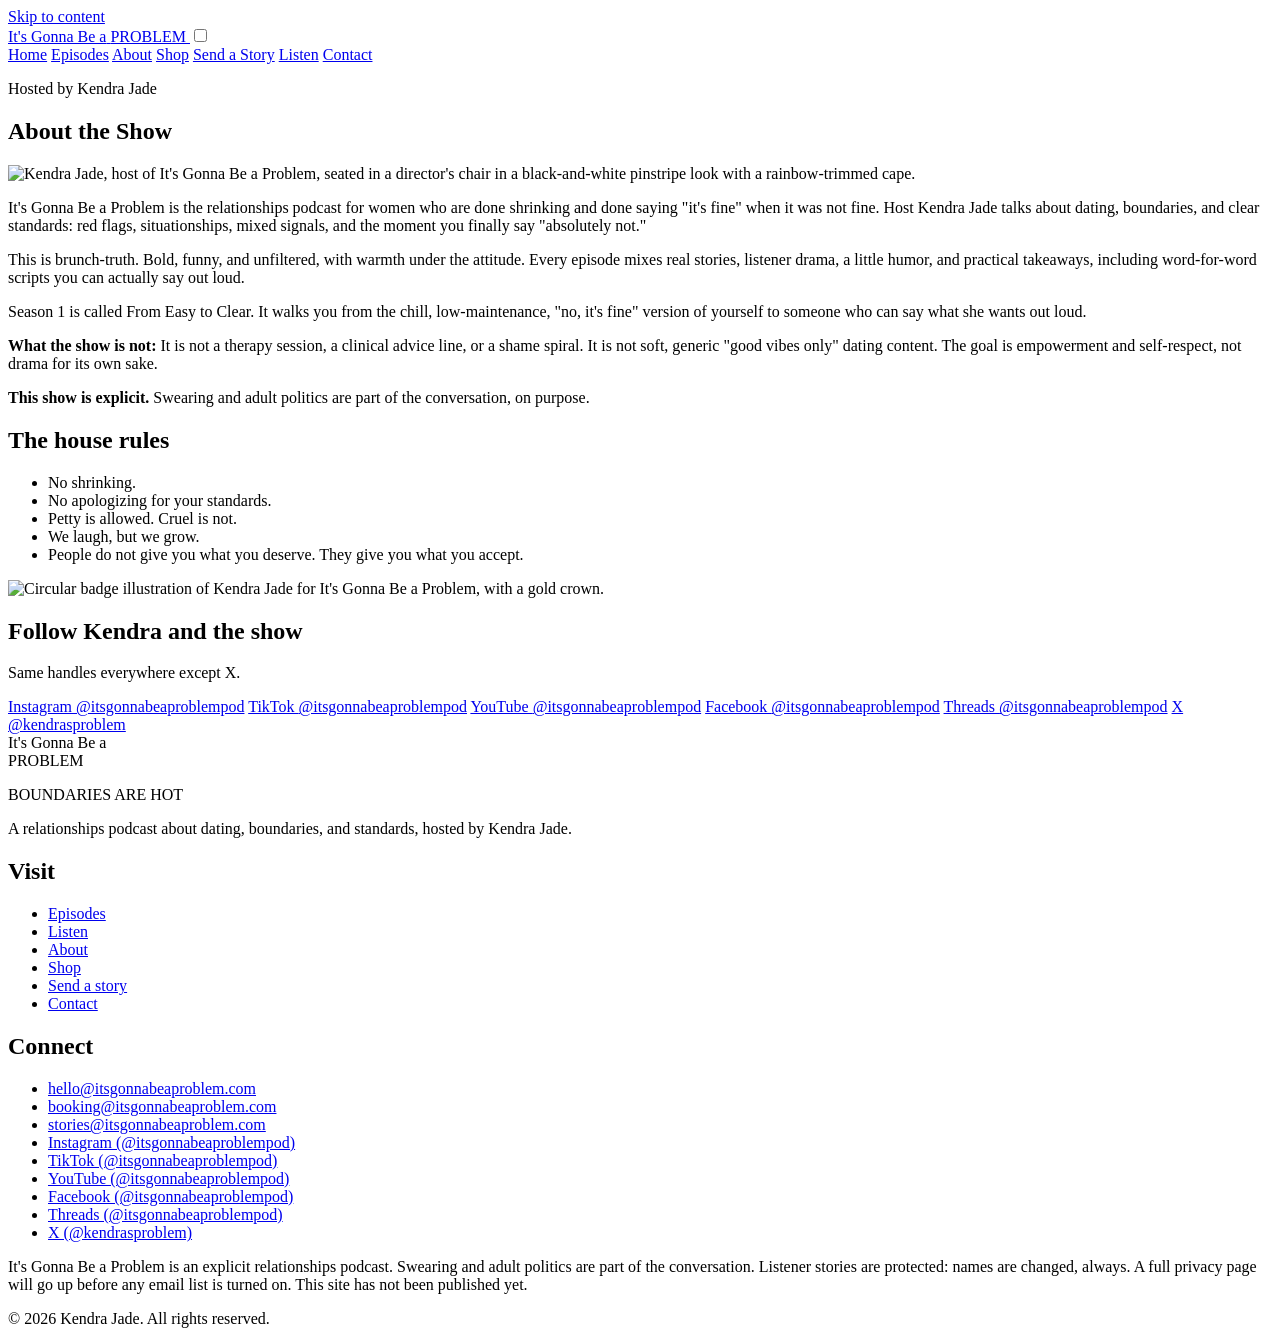
==== about/index.html @ cf0f2875 "Add files via upload" ====
<!DOCTYPE html>
<html lang="en">
<head>
  <meta charset="utf-8" />
  <meta name="viewport" content="width=device-width, initial-scale=1" />
  <title>About Kendra Jade and the Show | IGBAP</title>
  <meta name="description" content="Meet Kendra Jade, host of It's Gonna Be a Problem, a relationships podcast for women done shrinking. Dating, boundaries, and clear standards." />
  <link rel="canonical" href="https://itsgonnabeaproblem.com/about/" />
  <meta name="theme-color" content="#0b0712" />
  <meta name="robots" content="index,follow" />
  <meta property="og:type" content="website" />
  <meta property="og:site_name" content="It's Gonna Be a Problem" />
  <meta property="og:title" content="About Kendra Jade and the Show | IGBAP" />
  <meta property="og:description" content="Meet Kendra Jade, host of It's Gonna Be a Problem, a relationships podcast for women done shrinking. Dating, boundaries, and clear standards." />
  <meta property="og:url" content="https://itsgonnabeaproblem.com/about/" />
  <meta property="og:image" content="https://itsgonnabeaproblem.com/images/og-image.jpg" />
  <meta property="og:image:width" content="1200" />
  <meta property="og:image:height" content="630" />
  <meta property="og:image:alt" content="Square cover art for the relationships podcast It's Gonna Be a Problem, with the tagline Boundaries Are Hot." />
  <meta name="twitter:card" content="summary_large_image" />
  <meta name="twitter:title" content="About Kendra Jade and the Show | IGBAP" />
  <meta name="twitter:description" content="Meet Kendra Jade, host of It's Gonna Be a Problem, a relationships podcast for women done shrinking. Dating, boundaries, and clear standards." />
  <meta name="twitter:image" content="https://itsgonnabeaproblem.com/images/og-image.jpg" />
  <meta name="twitter:site" content="@kendrasproblem" />
  <link rel="icon" href="/favicon.ico" sizes="any" />
  <link rel="icon" type="image/png" sizes="32x32" href="/images/favicon-32.png" />
  <link rel="icon" type="image/png" sizes="16x16" href="/images/favicon-16.png" />
  <link rel="apple-touch-icon" href="/images/apple-touch-icon.png" />
  <link rel="manifest" href="/site.webmanifest" />
  <link rel="stylesheet" href="/css/styles.css" />
  
  <script type="application/ld+json">
{
  "@context": "https://schema.org",
  "@type": "Person",
  "name": "Kendra Jade",
  "jobTitle": "Podcast host",
  "worksFor": {
    "@type": "PodcastSeries",
    "name": "It's Gonna Be a Problem",
    "url": "https://itsgonnabeaproblem.com/"
  },
  "url": "https://itsgonnabeaproblem.com/about/",
  "sameAs": [
    "https://www.instagram.com/itsgonnabeaproblempod/",
    "https://www.tiktok.com/@itsgonnabeaproblempod",
    "https://www.youtube.com/@itsgonnabeaproblempod",
    "https://www.facebook.com/itsgonnabeaproblempod",
    "https://www.threads.net/@itsgonnabeaproblempod",
    "https://x.com/kendrasproblem"
  ]
}
</script>
</head>
<body>
<a class="skip-link" href="#main">Skip to content</a>
<header class="site-header">
  <div class="header-inner wrap">
    <a class="logo" href="/" aria-label="It's Gonna Be a Problem, home">
      <span class="logo-script">It's Gonna Be a</span>
      <span class="logo-problem">PROBLEM</span>
    </a>
    <input type="checkbox" id="nav-toggle" class="nav-toggle" />
    <label class="nav-toggle-btn" for="nav-toggle" aria-label="Open menu">
      <span></span><span></span><span></span>
    </label>
    <nav class="site-nav" aria-label="Main">
          <a href="/">Home</a>
          <a href="/episodes/">Episodes</a>
          <a href="/about/" aria-current="page">About</a>
          <a href="/shop/">Shop</a>
          <a href="/stories/">Send a Story</a>
          <a href="/listen/" class="nav-cta">Listen</a>
          <a href="/contact/">Contact</a>
    </nav>
  </div>
</header>
<main id="main">

<section class="page-hero">
  <div class="wrap">
    <p class="kicker">Hosted by Kendra Jade</p>
    <h1>About <span>the Show</span></h1>
  </div>
</section>
<section class="section" style="padding-top:0;">
  <div class="wrap split">
    <div class="photo-frame">
      <picture>
        <source type="image/webp"
          srcset="/images/promo-seated-chair-800.webp 800w, /images/promo-seated-chair-1400.webp 1400w"
          sizes="(max-width: 860px) 90vw, 440px" />
        <img
          src="/images/promo-seated-chair-800.jpg"
          srcset="/images/promo-seated-chair-800.jpg 800w, /images/promo-seated-chair-1400.jpg 1400w"
          sizes="(max-width: 860px) 90vw, 440px"
          width="800" height="999"
          alt="Kendra Jade, host of It's Gonna Be a Problem, seated in a director's chair in a black-and-white pinstripe look with a rainbow-trimmed cape." />
      </picture>
    </div>
    <div>
      <p>It's Gonna Be a Problem is the relationships podcast for women who are done shrinking and done saying "it's fine" when it was not fine. Host Kendra Jade talks about dating, boundaries, and clear standards: red flags, situationships, mixed signals, and the moment you finally say "absolutely not."</p>
      <p>This is brunch-truth. Bold, funny, and unfiltered, with warmth under the attitude. Every episode mixes real stories, listener drama, a little humor, and practical takeaways, including word-for-word scripts you can actually say out loud.</p>
      <p>Season 1 is called From Easy to Clear. It walks you from the chill, low-maintenance, "no, it's fine" version of yourself to someone who can say what she wants out loud.</p>
      <p><strong>What the show is not:</strong> It is not a therapy session, a clinical advice line, or a shame spiral. It is not soft, generic "good vibes only" dating content. The goal is empowerment and self-respect, not drama for its own sake.</p>
      <div class="rating-note">
        <p><strong>This show is explicit.</strong> Swearing and adult politics are part of the conversation, on purpose.</p>
      </div>
    </div>
  </div>
</section>
<section class="section section--alt">
  <div class="wrap split">
    <div>
      <h2 class="section-title">The house rules</h2>
      <ul class="rules">
        <li>No shrinking.</li>
        <li>No apologizing for your standards.</li>
        <li>Petty is allowed. Cruel is not.</li>
        <li>We laugh, but we grow.</li>
        <li>People do not give you what you deserve. They give you what you accept.</li>
      </ul>
    </div>
    <div class="badge-wrap">
      <picture>
        <source type="image/webp"
          srcset="/images/badge-queen-kendra-500.webp 500w, /images/badge-queen-kendra-1000.webp 1000w"
          sizes="(max-width: 860px) 70vw, 320px" />
        <img
          src="/images/badge-queen-kendra-500.jpg"
          width="500" height="624"
          alt="Circular badge illustration of Kendra Jade for It's Gonna Be a Problem, with a gold crown." />
      </picture>
    </div>
  </div>
</section>
<section class="section">
  <div class="wrap">
    <h2 class="section-title">Follow Kendra and the show</h2>
    <p class="section-intro">Same handles everywhere except X.</p>
    <div class="social-row"><a href="https://www.instagram.com/itsgonnabeaproblempod/" rel="noopener">Instagram <span class="muted">@itsgonnabeaproblempod</span></a>
<a href="https://www.tiktok.com/@itsgonnabeaproblempod" rel="noopener">TikTok <span class="muted">@itsgonnabeaproblempod</span></a>
<a href="https://www.youtube.com/@itsgonnabeaproblempod" rel="noopener">YouTube <span class="muted">@itsgonnabeaproblempod</span></a>
<a href="https://www.facebook.com/itsgonnabeaproblempod" rel="noopener">Facebook <span class="muted">@itsgonnabeaproblempod</span></a>
<a href="https://www.threads.net/@itsgonnabeaproblempod" rel="noopener">Threads <span class="muted">@itsgonnabeaproblempod</span></a>
<a href="https://x.com/kendrasproblem" rel="noopener">X <span class="muted">@kendrasproblem</span></a></div>
  </div>
</section>

</main>
<footer class="site-footer">
  <div class="wrap footer-grid">
    <div class="footer-brand">
      <div class="logo-script">It's Gonna Be a</div>
      <div class="logo-problem">PROBLEM</div>
      <p class="footer-tag">BOUNDARIES ARE HOT</p>
      <p>A relationships podcast about dating, boundaries, and standards, hosted by Kendra Jade.</p>
    </div>
    <div>
      <h2>Visit</h2>
      <ul>
        <li><a href="/episodes/">Episodes</a></li>
        <li><a href="/listen/">Listen</a></li>
        <li><a href="/about/">About</a></li>
        <li><a href="/shop/">Shop</a></li>
        <li><a href="/stories/">Send a story</a></li>
        <li><a href="/contact/">Contact</a></li>
      </ul>
    </div>
    <div>
      <h2>Connect</h2>
      <ul>
        <li><a href="mailto:hello@itsgonnabeaproblem.com">hello@itsgonnabeaproblem.com</a></li>
        <li><a href="mailto:booking@itsgonnabeaproblem.com">booking@itsgonnabeaproblem.com</a></li>
        <li><a href="mailto:stories@itsgonnabeaproblem.com">stories@itsgonnabeaproblem.com</a></li>
        <li><a href="https://www.instagram.com/itsgonnabeaproblempod/" rel="noopener">Instagram (@itsgonnabeaproblempod)</a></li>
<li><a href="https://www.tiktok.com/@itsgonnabeaproblempod" rel="noopener">TikTok (@itsgonnabeaproblempod)</a></li>
<li><a href="https://www.youtube.com/@itsgonnabeaproblempod" rel="noopener">YouTube (@itsgonnabeaproblempod)</a></li>
<li><a href="https://www.facebook.com/itsgonnabeaproblempod" rel="noopener">Facebook (@itsgonnabeaproblempod)</a></li>
<li><a href="https://www.threads.net/@itsgonnabeaproblempod" rel="noopener">Threads (@itsgonnabeaproblempod)</a></li>
<li><a href="https://x.com/kendrasproblem" rel="noopener">X (@kendrasproblem)</a></li>
      </ul>
    </div>
  </div>
  <div class="wrap legal">
    <p>It's Gonna Be a Problem is an explicit relationships podcast. Swearing and adult politics are part of the conversation. Listener stories are protected: names are changed, always. A full privacy page will go up before any email list is turned on. This site has not been published yet.</p>
    <p>&copy; 2026 Kendra Jade. All rights reserved.</p>
  </div>
</footer>
</body>
</html>
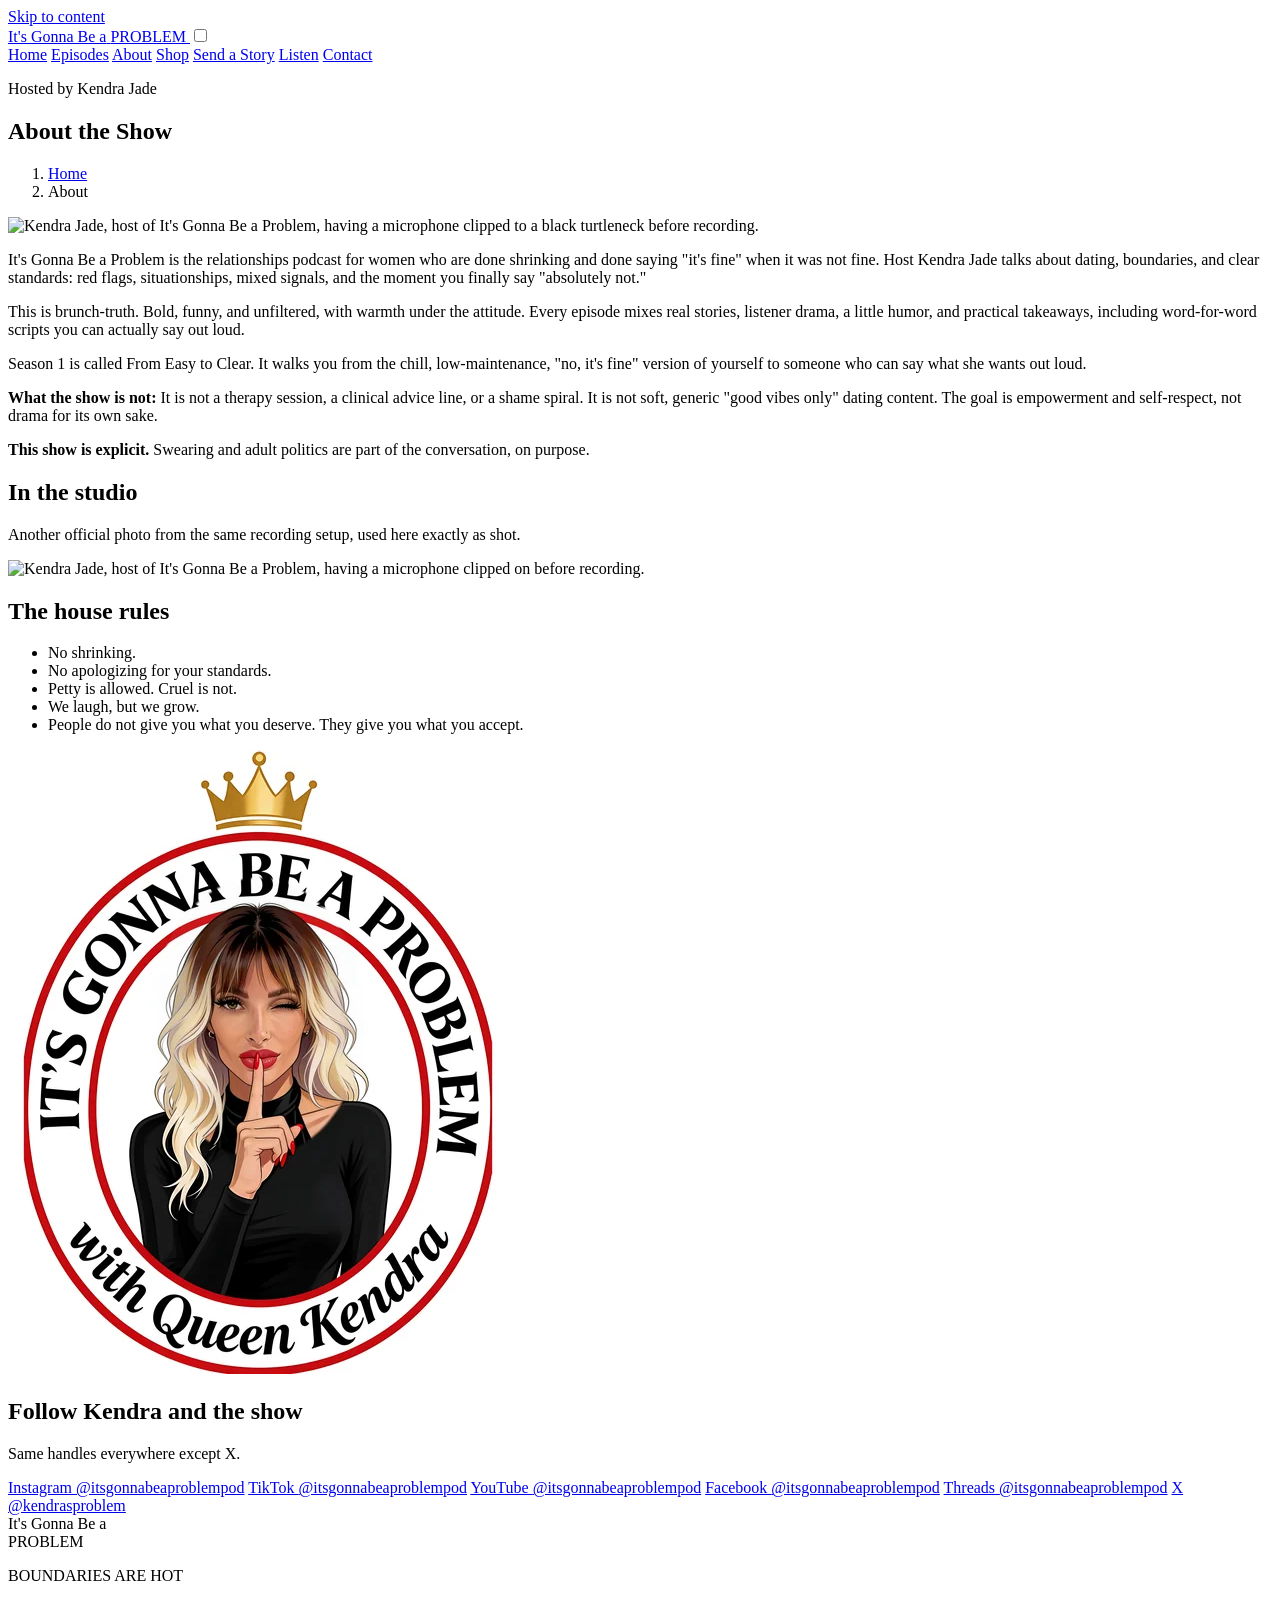
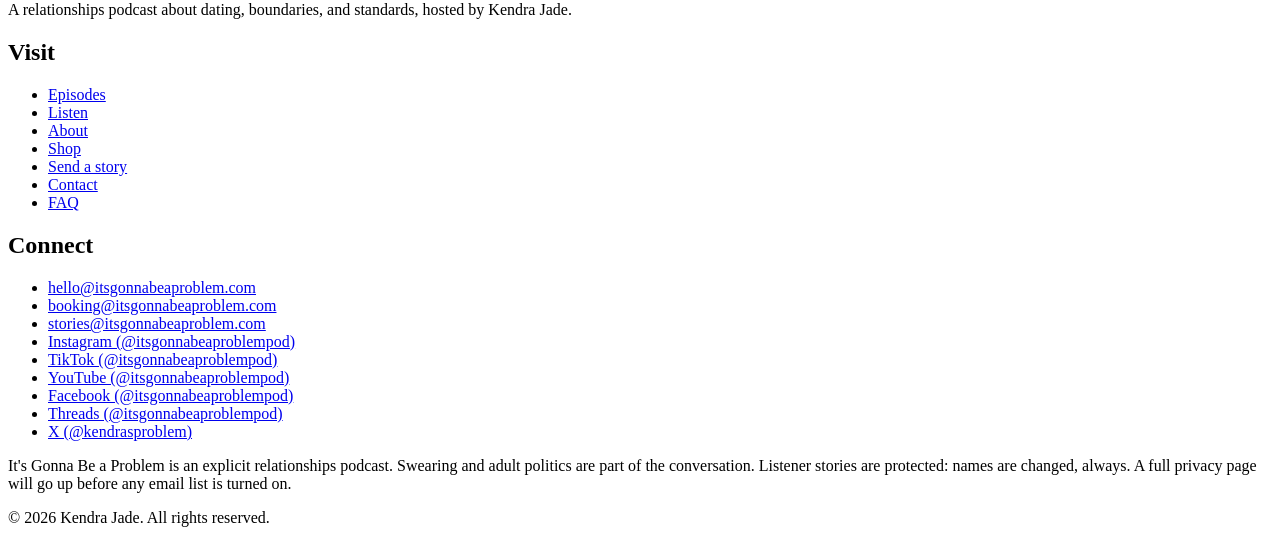
==== commit cf61cbe3: "SEO build-out, FAQ page, approved promo photos" ====
--- a/about/index.html
+++ b/about/index.html
@@ -7,8 +7,10 @@
   <meta name="description" content="Meet Kendra Jade, host of It's Gonna Be a Problem, a relationships podcast for women done shrinking. Dating, boundaries, and clear standards." />
   <link rel="canonical" href="https://itsgonnabeaproblem.com/about/" />
   <meta name="theme-color" content="#0b0712" />
+  <meta name="author" content="Kendra Jade" />
   <meta name="robots" content="index,follow" />
   <meta property="og:type" content="website" />
+  <meta property="og:locale" content="en_US" />
   <meta property="og:site_name" content="It's Gonna Be a Problem" />
   <meta property="og:title" content="About Kendra Jade and the Show | IGBAP" />
   <meta property="og:description" content="Meet Kendra Jade, host of It's Gonna Be a Problem, a relationships podcast for women done shrinking. Dating, boundaries, and clear standards." />
@@ -17,40 +19,105 @@
   <meta property="og:image:width" content="1200" />
   <meta property="og:image:height" content="630" />
   <meta property="og:image:alt" content="Square cover art for the relationships podcast It's Gonna Be a Problem, with the tagline Boundaries Are Hot." />
+  <meta property="og:image:type" content="image/jpeg" />
   <meta name="twitter:card" content="summary_large_image" />
   <meta name="twitter:title" content="About Kendra Jade and the Show | IGBAP" />
   <meta name="twitter:description" content="Meet Kendra Jade, host of It's Gonna Be a Problem, a relationships podcast for women done shrinking. Dating, boundaries, and clear standards." />
   <meta name="twitter:image" content="https://itsgonnabeaproblem.com/images/og-image.jpg" />
   <meta name="twitter:site" content="@kendrasproblem" />
+  <meta name="twitter:image:alt" content="Square cover art for the relationships podcast It's Gonna Be a Problem, with the tagline Boundaries Are Hot." />
   <link rel="icon" href="/favicon.ico" sizes="any" />
   <link rel="icon" type="image/png" sizes="32x32" href="/images/favicon-32.png" />
   <link rel="icon" type="image/png" sizes="16x16" href="/images/favicon-16.png" />
   <link rel="apple-touch-icon" href="/images/apple-touch-icon.png" />
   <link rel="manifest" href="/site.webmanifest" />
-  <link rel="stylesheet" href="/css/styles.css" />
+  <link rel="stylesheet" href="/css/styles.min.css" />
+  <link rel="preload" href="/fonts/yellowtail.woff2" as="font" type="font/woff2" crossorigin />
+  <link rel="preload" href="/fonts/anton.woff2" as="font" type="font/woff2" crossorigin />
+  <link rel="preload" href="/fonts/dm-sans.woff2" as="font" type="font/woff2" crossorigin />
+  <link rel="preload" href="/css/styles.min.css" as="style" />
   
   <script type="application/ld+json">
 {
   "@context": "https://schema.org",
-  "@type": "Person",
-  "name": "Kendra Jade",
-  "jobTitle": "Podcast host",
-  "worksFor": {
-    "@type": "PodcastSeries",
-    "name": "It's Gonna Be a Problem",
-    "url": "https://itsgonnabeaproblem.com/"
-  },
-  "url": "https://itsgonnabeaproblem.com/about/",
-  "sameAs": [
-    "https://www.instagram.com/itsgonnabeaproblempod/",
-    "https://www.tiktok.com/@itsgonnabeaproblempod",
-    "https://www.youtube.com/@itsgonnabeaproblempod",
-    "https://www.facebook.com/itsgonnabeaproblempod",
-    "https://www.threads.net/@itsgonnabeaproblempod",
-    "https://x.com/kendrasproblem"
+  "@graph": [
+    {
+      "@type": "WebSite",
+      "@id": "https://itsgonnabeaproblem.com/#website",
+      "url": "https://itsgonnabeaproblem.com/",
+      "name": "It's Gonna Be a Problem",
+      "alternateName": "IGBAP",
+      "description": "A relationships podcast about dating, boundaries, and standards, hosted by Kendra Jade.",
+      "inLanguage": "en",
+      "publisher": {
+        "@id": "https://itsgonnabeaproblem.com/#series"
+      }
+    },
+    {
+      "@type": "PodcastSeries",
+      "@id": "https://itsgonnabeaproblem.com/#series",
+      "name": "It's Gonna Be a Problem",
+      "alternateName": "IGBAP",
+      "description": "A relationships podcast about dating, boundaries, and standards, hosted by Kendra Jade.",
+      "url": "https://itsgonnabeaproblem.com/",
+      "inLanguage": "en",
+      "genre": [
+        "Relationships",
+        "Dating advice"
+      ],
+      "author": {
+        "@id": "https://itsgonnabeaproblem.com/#host"
+      },
+      "image": "https://itsgonnabeaproblem.com/images/igbap-cover-rain-check.jpg",
+      "isFamilyFriendly": false,
+      "sameAs": [
+        "https://www.instagram.com/itsgonnabeaproblempod/",
+        "https://www.tiktok.com/@itsgonnabeaproblempod",
+        "https://www.youtube.com/@itsgonnabeaproblempod",
+        "https://www.facebook.com/itsgonnabeaproblempod",
+        "https://www.threads.net/@itsgonnabeaproblempod",
+        "https://x.com/kendrasproblem"
+      ]
+    },
+    {
+      "@type": "Person",
+      "@id": "https://itsgonnabeaproblem.com/#host",
+      "name": "Kendra Jade",
+      "jobTitle": "Podcast host",
+      "url": "https://itsgonnabeaproblem.com/about/",
+      "image": "https://itsgonnabeaproblem.com/images/promo-turtleneck-mic-1600.jpg",
+      "worksFor": {
+        "@id": "https://itsgonnabeaproblem.com/#series"
+      },
+      "sameAs": [
+        "https://www.instagram.com/itsgonnabeaproblempod/",
+        "https://www.tiktok.com/@itsgonnabeaproblempod",
+        "https://www.youtube.com/@itsgonnabeaproblempod",
+        "https://www.facebook.com/itsgonnabeaproblempod",
+        "https://www.threads.net/@itsgonnabeaproblempod",
+        "https://x.com/kendrasproblem"
+      ]
+    },
+    {
+      "@type": "BreadcrumbList",
+      "itemListElement": [
+        {
+          "@type": "ListItem",
+          "position": 1,
+          "name": "Home",
+          "item": "https://itsgonnabeaproblem.com/"
+        },
+        {
+          "@type": "ListItem",
+          "position": 2,
+          "name": "About",
+          "item": "https://itsgonnabeaproblem.com/about/"
+        }
+      ]
+    }
   ]
 }
-</script>
+  </script>
 </head>
 <body>
 <a class="skip-link" href="#main">Skip to content</a>
@@ -81,6 +148,12 @@
   <div class="wrap">
     <p class="kicker">Hosted by Kendra Jade</p>
     <h1>About <span>the Show</span></h1>
+    <nav class="breadcrumbs" aria-label="Breadcrumb">
+      <ol>
+        <li><a href="/">Home</a></li>
+        <li aria-current="page">About</li>
+      </ol>
+    </nav>
   </div>
 </section>
 <section class="section" style="padding-top:0;">
@@ -88,14 +161,14 @@
     <div class="photo-frame">
       <picture>
         <source type="image/webp"
-          srcset="/images/promo-seated-chair-800.webp 800w, /images/promo-seated-chair-1400.webp 1400w"
+          srcset="/images/promo-turtleneck-mic-800.webp 800w, /images/promo-turtleneck-mic-1600.webp 1600w"
           sizes="(max-width: 860px) 90vw, 440px" />
         <img
-          src="/images/promo-seated-chair-800.jpg"
-          srcset="/images/promo-seated-chair-800.jpg 800w, /images/promo-seated-chair-1400.jpg 1400w"
+          src="/images/promo-turtleneck-mic-800.jpg"
+          srcset="/images/promo-turtleneck-mic-800.jpg 800w, /images/promo-turtleneck-mic-1600.jpg 1600w"
           sizes="(max-width: 860px) 90vw, 440px"
-          width="800" height="999"
-          alt="Kendra Jade, host of It's Gonna Be a Problem, seated in a director's chair in a black-and-white pinstripe look with a rainbow-trimmed cape." />
+          width="641" height="800"
+          alt="Kendra Jade, host of It's Gonna Be a Problem, having a microphone clipped to a black turtleneck before recording."  loading="lazy" decoding="async" />
       </picture>
     </div>
     <div>
@@ -106,6 +179,26 @@
       <div class="rating-note">
         <p><strong>This show is explicit.</strong> Swearing and adult politics are part of the conversation, on purpose.</p>
       </div>
+    </div>
+  </div>
+</section>
+<section class="section">
+  <div class="wrap">
+    <h2 class="section-title">In the studio</h2>
+    <p class="section-intro">Another official photo from the same recording setup, used here exactly as shot.</p>
+    <div class="photo-frame">
+      <picture>
+        <source type="image/webp"
+          srcset="/images/promo-mic-leopard-800.webp 800w, /images/promo-mic-leopard-1600.webp 1600w"
+          sizes="(max-width: 860px) 90vw, 440px" />
+        <img
+          src="/images/promo-mic-leopard-800.jpg"
+          srcset="/images/promo-mic-leopard-800.jpg 800w, /images/promo-mic-leopard-1600.jpg 1600w"
+          sizes="(max-width: 860px) 90vw, 440px"
+          width="641" height="800"
+          alt="Kendra Jade, host of It's Gonna Be a Problem, having a microphone clipped on before recording."
+          loading="lazy" decoding="async" />
+      </picture>
     </div>
   </div>
 </section>
@@ -129,7 +222,7 @@
         <img
           src="/images/badge-queen-kendra-500.jpg"
           width="500" height="624"
-          alt="Circular badge illustration of Kendra Jade for It's Gonna Be a Problem, with a gold crown." />
+          alt="Circular badge illustration of Kendra Jade for It's Gonna Be a Problem, with a gold crown."  loading="lazy" decoding="async" />
       </picture>
     </div>
   </div>
@@ -138,12 +231,12 @@
   <div class="wrap">
     <h2 class="section-title">Follow Kendra and the show</h2>
     <p class="section-intro">Same handles everywhere except X.</p>
-    <div class="social-row"><a href="https://www.instagram.com/itsgonnabeaproblempod/" rel="noopener">Instagram <span class="muted">@itsgonnabeaproblempod</span></a>
-<a href="https://www.tiktok.com/@itsgonnabeaproblempod" rel="noopener">TikTok <span class="muted">@itsgonnabeaproblempod</span></a>
-<a href="https://www.youtube.com/@itsgonnabeaproblempod" rel="noopener">YouTube <span class="muted">@itsgonnabeaproblempod</span></a>
-<a href="https://www.facebook.com/itsgonnabeaproblempod" rel="noopener">Facebook <span class="muted">@itsgonnabeaproblempod</span></a>
-<a href="https://www.threads.net/@itsgonnabeaproblempod" rel="noopener">Threads <span class="muted">@itsgonnabeaproblempod</span></a>
-<a href="https://x.com/kendrasproblem" rel="noopener">X <span class="muted">@kendrasproblem</span></a></div>
+    <div class="social-row"><a href="https://www.instagram.com/itsgonnabeaproblempod/" rel="noopener noreferrer">Instagram <span class="muted">@itsgonnabeaproblempod</span></a>
+<a href="https://www.tiktok.com/@itsgonnabeaproblempod" rel="noopener noreferrer">TikTok <span class="muted">@itsgonnabeaproblempod</span></a>
+<a href="https://www.youtube.com/@itsgonnabeaproblempod" rel="noopener noreferrer">YouTube <span class="muted">@itsgonnabeaproblempod</span></a>
+<a href="https://www.facebook.com/itsgonnabeaproblempod" rel="noopener noreferrer">Facebook <span class="muted">@itsgonnabeaproblempod</span></a>
+<a href="https://www.threads.net/@itsgonnabeaproblempod" rel="noopener noreferrer">Threads <span class="muted">@itsgonnabeaproblempod</span></a>
+<a href="https://x.com/kendrasproblem" rel="noopener noreferrer">X <span class="muted">@kendrasproblem</span></a></div>
   </div>
 </section>
 
@@ -165,6 +258,7 @@
         <li><a href="/shop/">Shop</a></li>
         <li><a href="/stories/">Send a story</a></li>
         <li><a href="/contact/">Contact</a></li>
+        <li><a href="/faq/">FAQ</a></li>
       </ul>
     </div>
     <div>
@@ -173,17 +267,17 @@
         <li><a href="mailto:hello@itsgonnabeaproblem.com">hello@itsgonnabeaproblem.com</a></li>
         <li><a href="mailto:booking@itsgonnabeaproblem.com">booking@itsgonnabeaproblem.com</a></li>
         <li><a href="mailto:stories@itsgonnabeaproblem.com">stories@itsgonnabeaproblem.com</a></li>
-        <li><a href="https://www.instagram.com/itsgonnabeaproblempod/" rel="noopener">Instagram (@itsgonnabeaproblempod)</a></li>
-<li><a href="https://www.tiktok.com/@itsgonnabeaproblempod" rel="noopener">TikTok (@itsgonnabeaproblempod)</a></li>
-<li><a href="https://www.youtube.com/@itsgonnabeaproblempod" rel="noopener">YouTube (@itsgonnabeaproblempod)</a></li>
-<li><a href="https://www.facebook.com/itsgonnabeaproblempod" rel="noopener">Facebook (@itsgonnabeaproblempod)</a></li>
-<li><a href="https://www.threads.net/@itsgonnabeaproblempod" rel="noopener">Threads (@itsgonnabeaproblempod)</a></li>
-<li><a href="https://x.com/kendrasproblem" rel="noopener">X (@kendrasproblem)</a></li>
+        <li><a href="https://www.instagram.com/itsgonnabeaproblempod/" rel="noopener noreferrer">Instagram (@itsgonnabeaproblempod)</a></li>
+<li><a href="https://www.tiktok.com/@itsgonnabeaproblempod" rel="noopener noreferrer">TikTok (@itsgonnabeaproblempod)</a></li>
+<li><a href="https://www.youtube.com/@itsgonnabeaproblempod" rel="noopener noreferrer">YouTube (@itsgonnabeaproblempod)</a></li>
+<li><a href="https://www.facebook.com/itsgonnabeaproblempod" rel="noopener noreferrer">Facebook (@itsgonnabeaproblempod)</a></li>
+<li><a href="https://www.threads.net/@itsgonnabeaproblempod" rel="noopener noreferrer">Threads (@itsgonnabeaproblempod)</a></li>
+<li><a href="https://x.com/kendrasproblem" rel="noopener noreferrer">X (@kendrasproblem)</a></li>
       </ul>
     </div>
   </div>
   <div class="wrap legal">
-    <p>It's Gonna Be a Problem is an explicit relationships podcast. Swearing and adult politics are part of the conversation. Listener stories are protected: names are changed, always. A full privacy page will go up before any email list is turned on. This site has not been published yet.</p>
+    <p>It's Gonna Be a Problem is an explicit relationships podcast. Swearing and adult politics are part of the conversation. Listener stories are protected: names are changed, always. A full privacy page will go up before any email list is turned on.</p>
     <p>&copy; 2026 Kendra Jade. All rights reserved.</p>
   </div>
 </footer>
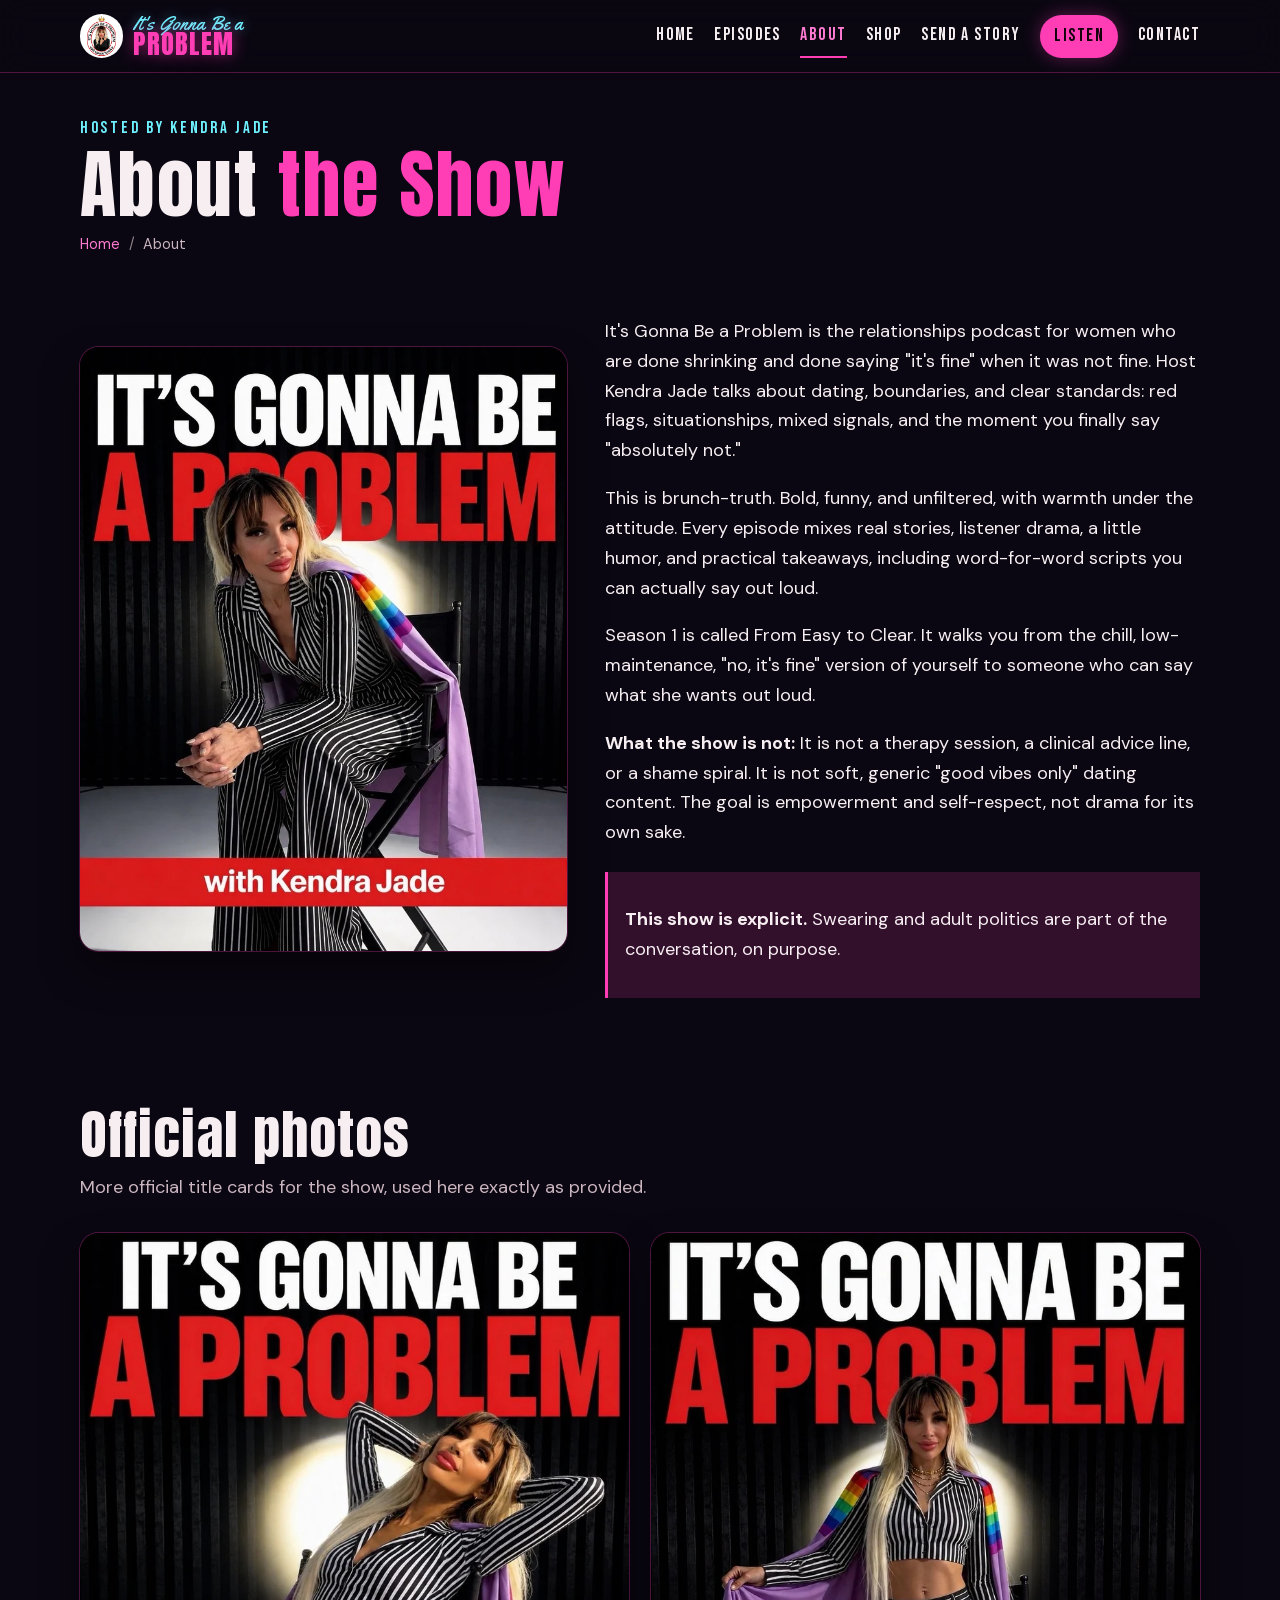
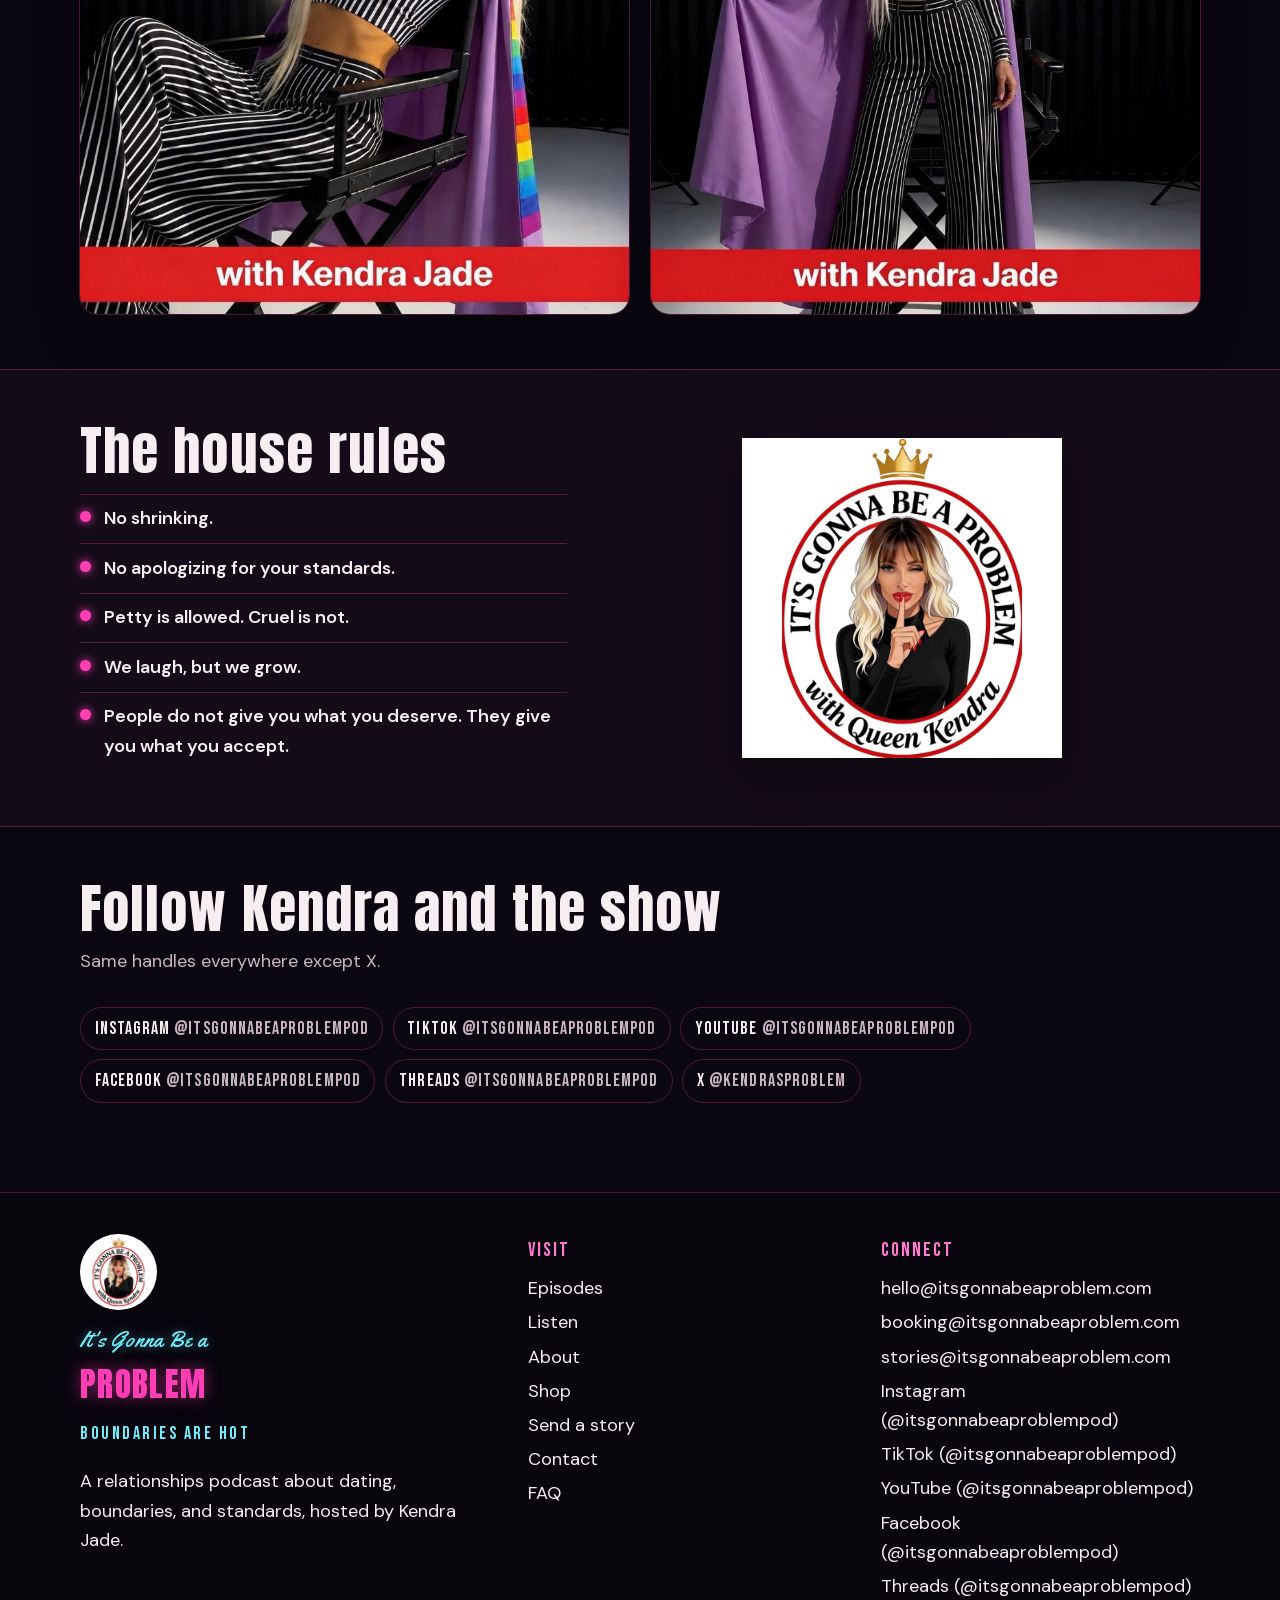
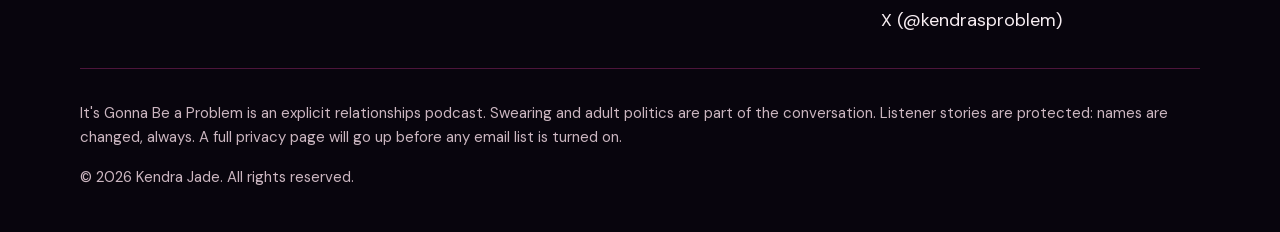
==== commit 99364b53: "Official Nov 24 photo set: about" ====
--- a/about/index.html
+++ b/about/index.html
@@ -85,7 +85,7 @@
       "name": "Kendra Jade",
       "jobTitle": "Podcast host",
       "url": "https://itsgonnabeaproblem.com/about/",
-      "image": "https://itsgonnabeaproblem.com/images/promo-turtleneck-mic-1600.jpg",
+      "image": "https://itsgonnabeaproblem.com/images/promo-pinstripe-seated-1600.jpg",
       "worksFor": {
         "@id": "https://itsgonnabeaproblem.com/#series"
       },
@@ -124,8 +124,11 @@
 <header class="site-header">
   <div class="header-inner wrap">
     <a class="logo" href="/" aria-label="It's Gonna Be a Problem, home">
-      <span class="logo-script">It's Gonna Be a</span>
-      <span class="logo-problem">PROBLEM</span>
+      <img class="logo-mark" src="/images/logo-mark-160.png" width="160" height="160" alt="" />
+      <span class="logo-text">
+        <span class="logo-script">It's Gonna Be a</span>
+        <span class="logo-problem">PROBLEM</span>
+      </span>
     </a>
     <input type="checkbox" id="nav-toggle" class="nav-toggle" />
     <label class="nav-toggle-btn" for="nav-toggle" aria-label="Open menu">
@@ -161,14 +164,15 @@
     <div class="photo-frame">
       <picture>
         <source type="image/webp"
-          srcset="/images/promo-turtleneck-mic-800.webp 800w, /images/promo-turtleneck-mic-1600.webp 1600w"
+          srcset="/images/promo-pinstripe-seated-800.webp 800w, /images/promo-pinstripe-seated-1600.webp 1136w"
           sizes="(max-width: 860px) 90vw, 440px" />
         <img
-          src="/images/promo-turtleneck-mic-800.jpg"
-          srcset="/images/promo-turtleneck-mic-800.jpg 800w, /images/promo-turtleneck-mic-1600.jpg 1600w"
+          src="/images/promo-pinstripe-seated-800.jpg"
+          srcset="/images/promo-pinstripe-seated-800.jpg 800w, /images/promo-pinstripe-seated-1600.jpg 1136w"
           sizes="(max-width: 860px) 90vw, 440px"
-          width="641" height="800"
-          alt="Kendra Jade, host of It's Gonna Be a Problem, having a microphone clipped to a black turtleneck before recording."  loading="lazy" decoding="async" />
+          width="800" height="992"
+          alt="Kendra Jade, host of It's Gonna Be a Problem, seated in a director's chair in a black and white pinstripe suit, with a purple cape. Official title card for the show."
+          loading="lazy" decoding="async" />
       </picture>
     </div>
     <div>
@@ -184,21 +188,37 @@
 </section>
 <section class="section">
   <div class="wrap">
-    <h2 class="section-title">In the studio</h2>
-    <p class="section-intro">Another official photo from the same recording setup, used here exactly as shot.</p>
-    <div class="photo-frame">
-      <picture>
-        <source type="image/webp"
-          srcset="/images/promo-mic-leopard-800.webp 800w, /images/promo-mic-leopard-1600.webp 1600w"
-          sizes="(max-width: 860px) 90vw, 440px" />
-        <img
-          src="/images/promo-mic-leopard-800.jpg"
-          srcset="/images/promo-mic-leopard-800.jpg 800w, /images/promo-mic-leopard-1600.jpg 1600w"
-          sizes="(max-width: 860px) 90vw, 440px"
-          width="641" height="800"
-          alt="Kendra Jade, host of It's Gonna Be a Problem, having a microphone clipped on before recording."
-          loading="lazy" decoding="async" />
-      </picture>
+    <h2 class="section-title">Official photos</h2>
+    <p class="section-intro">More official title cards for the show, used here exactly as provided.</p>
+    <div class="photo-grid">
+      <div class="photo-frame">
+        <picture>
+          <source type="image/webp"
+            srcset="/images/promo-director-chair-reclining-800.webp 800w, /images/promo-director-chair-reclining-1600.webp 1136w"
+            sizes="(max-width: 860px) 90vw, 440px" />
+          <img
+            src="/images/promo-director-chair-reclining-800.jpg"
+            srcset="/images/promo-director-chair-reclining-800.jpg 800w, /images/promo-director-chair-reclining-1600.jpg 1136w"
+            sizes="(max-width: 860px) 90vw, 440px"
+            width="800" height="992"
+            alt="Kendra Jade, host of It's Gonna Be a Problem, reclining in a director's chair in a black and white pinstripe set, with a purple cape. Official title card for the show."
+            loading="lazy" decoding="async" />
+        </picture>
+      </div>
+      <div class="photo-frame">
+        <picture>
+          <source type="image/webp"
+            srcset="/images/promo-cape-standing-800.webp 800w, /images/promo-cape-standing-1600.webp 1136w"
+            sizes="(max-width: 860px) 90vw, 440px" />
+          <img
+            src="/images/promo-cape-standing-800.jpg"
+            srcset="/images/promo-cape-standing-800.jpg 800w, /images/promo-cape-standing-1600.jpg 1136w"
+            sizes="(max-width: 860px) 90vw, 440px"
+            width="800" height="992"
+            alt="Kendra Jade, host of It's Gonna Be a Problem, standing in a black and white pinstripe set and holding out a purple cape with a rainbow lining. Official title card for the show."
+            loading="lazy" decoding="async" />
+        </picture>
+      </div>
     </div>
   </div>
 </section>
@@ -217,12 +237,15 @@
     <div class="badge-wrap">
       <picture>
         <source type="image/webp"
-          srcset="/images/badge-queen-kendra-500.webp 500w, /images/badge-queen-kendra-1000.webp 1000w"
+          srcset="/images/logo-queen-kendra-800.webp 800w, /images/logo-queen-kendra-1600.webp 1080w"
           sizes="(max-width: 860px) 70vw, 320px" />
         <img
-          src="/images/badge-queen-kendra-500.jpg"
-          width="500" height="624"
-          alt="Circular badge illustration of Kendra Jade for It's Gonna Be a Problem, with a gold crown."  loading="lazy" decoding="async" />
+          src="/images/logo-queen-kendra-800.jpg"
+          srcset="/images/logo-queen-kendra-800.jpg 800w, /images/logo-queen-kendra-1600.jpg 1080w"
+          sizes="(max-width: 860px) 70vw, 320px"
+          width="800" height="800"
+          alt="Circular badge logo for It's Gonna Be a Problem with Queen Kendra, with a gold crown and an illustrated portrait of Kendra Jade."
+          loading="lazy" decoding="async" />
       </picture>
     </div>
   </div>
@@ -244,6 +267,7 @@
 <footer class="site-footer">
   <div class="wrap footer-grid">
     <div class="footer-brand">
+      <img class="logo-mark" src="/images/logo-mark-160.png" width="160" height="160" alt="" />
       <div class="logo-script">It's Gonna Be a</div>
       <div class="logo-problem">PROBLEM</div>
       <p class="footer-tag">BOUNDARIES ARE HOT</p>
--- a/css/styles.min.css
+++ b/css/styles.min.css
@@ -0,0 +1 @@
+@font-face{font-family:"Anton";src:url(/fonts/anton.woff2)format("woff2");font-weight:400;font-style:normal;font-display:swap}@font-face{font-family:"Bebas Neue";src:url(/fonts/bebas-neue.woff2)format("woff2");font-weight:400;font-style:normal;font-display:swap}@font-face{font-family:"Yellowtail";src:url(/fonts/yellowtail.woff2)format("woff2");font-weight:400;font-style:normal;font-display:swap}@font-face{font-family:"DM Sans";src:url(/fonts/dm-sans.woff2)format("woff2-variations");font-weight:100 1000;font-style:normal;font-display:swap}@font-face{font-family:"DM Sans";src:url(/fonts/dm-sans-italic.woff2)format("woff2-variations");font-weight:100 1000;font-style:italic;font-display:swap}:root{--bg:#0b0712;--bg-2:#140c18;--bg-3:#1c1224;--bg-4:#24162e;--text:#f7eef2;--muted:#cbb6c0;--pink:#ff3eb5;--pink-2:#ff7ad1;--pink-dim:rgba(255, 62, 181, 0.16);--cyan:#6ef0ff;--teal:#16344a;--gold:#e8c48a;--red:#e31b23;--line:rgba(255, 62, 181, 0.28);--max:1120px;--header-h:4.25rem;--font-body:"DM Sans", system-ui, -apple-system, "Segoe UI", sans-serif;--font-display:"Anton", Impact, "Arial Narrow", sans-serif;--font-label:"Bebas Neue", "Anton", sans-serif;--font-script:"Yellowtail", "Segoe Script", cursive;--radius:1rem;--shadow:0 24px 60px rgba(0, 0, 0, 0.45)}*,::after,::before{box-sizing:border-box}html{scroll-behavior:smooth}body,html{margin:0;padding:0;background:var(--bg);color:var(--text);font-family:var(--font-body);font-size:1.0625rem;line-height:1.65;font-weight:400;-webkit-font-smoothing:antialiased;text-rendering:optimizeLegibility}img{max-width:100%;height:auto;display:block}a{color:var(--cyan);text-decoration-thickness:1px;text-underline-offset:.18em}a:hover{color:var(--pink-2)}:focus-visible{outline:2px solid var(--cyan);outline-offset:3px}.skip-link{position:absolute;left:1rem;top:-4rem;background:var(--cyan);color:#0b0712;font-weight:700;padding:.5rem .85rem;z-index:200;border-radius:.35rem}.skip-link:focus{top:.75rem}.wrap{width:min(var(--max),calc(100% - 2rem));margin-inline:auto}.site-header{position:sticky;top:0;z-index:100;backdrop-filter:blur(16px);-webkit-backdrop-filter:blur(16px);background:rgba(11,7,18,.86);border-bottom:1px solid var(--line)}.header-inner,.logo{display:flex;align-items:center}.header-inner{justify-content:space-between;min-height:var(--header-h);gap:1rem}.logo{flex-direction:row;gap:.55rem;line-height:1;text-decoration:none;color:var(--text);padding:.35rem 0}.logo-mark{width:2.55rem;height:2.55rem;flex:0 0 2.55rem;border-radius:50%;background:#fff}.logo-text{display:flex;flex-direction:column;line-height:1}.logo:hover,.site-nav a{color:var(--text)}.hero h1 .script,.logo-script{font-family:var(--font-script);color:var(--cyan)}.logo-script{font-size:1.15rem;text-shadow:0 0 12px rgba(110,240,255,.45);letter-spacing:.01em}.logo-problem{font-family:var(--font-display);font-size:1.55rem;letter-spacing:.04em;color:var(--pink);text-shadow:0 0 16px rgba(255,62,181,.55);margin-top:-.15rem}.nav-toggle{display:none}.nav-toggle-btn{display:none;background:0 0;border:1px solid var(--line);color:var(--text);width:2.75rem;height:2.75rem;border-radius:.5rem;cursor:pointer;align-items:center;justify-content:center;flex-direction:column;gap:5px}.nav-toggle-btn span{display:block;width:1.15rem;height:2px;background:var(--text)}.site-nav{display:flex;align-items:center;gap:.15rem 1.15rem;flex-wrap:wrap}.site-nav a{font-family:var(--font-label);letter-spacing:.08em;font-size:1.05rem;text-decoration:none;padding:.35rem 0;border-bottom:2px solid transparent}.site-nav a:hover,.site-nav a[aria-current=page]{color:var(--pink-2);border-bottom-color:var(--pink)}.nav-cta{background:var(--pink);color:#14010c!important;border-radius:999px;padding:.4rem .85rem!important;border-bottom:0!important;box-shadow:0 0 18px rgba(255,62,181,.35)}.nav-cta:hover{background:var(--pink-2);color:#14010c!important}.hero{position:relative;isolation:isolate;padding:2.5rem 0 3.5rem;overflow:hidden}.hero::before{content:"";position:absolute;inset:0;background:linear-gradient(180deg,rgba(11,7,18,.2),rgba(11,7,18,.92)),url(/images/hero-bg.webp)center/cover no-repeat;z-index:-1;pointer-events:none}.hero-grid{display:grid;grid-template-columns:minmax(0,.9fr) minmax(0,1.1fr);gap:2.5rem;align-items:center}.cover-frame{position:relative;max-width:28rem;margin-inline:auto}.cover-frame img{width:100%;border-radius:1.1rem;box-shadow:0 0 0 1px rgba(255,62,181,.35),0 0 40px rgba(255,62,181,.28),0 24px 50px rgba(0,0,0,.55)}.kicker{font-family:var(--font-label);letter-spacing:.16em;color:var(--cyan);font-size:1rem;margin:0 0 .4rem}.hero h1,.page-hero h1,.section-title{font-family:var(--font-display);font-weight:400;letter-spacing:.02em;line-height:.95;margin:0 0 .75rem;text-wrap:balance}.hero h1{font-size:clamp(2.8rem,8vw,5.4rem)}.hero h1 .script{display:block;font-size:.38em;letter-spacing:.02em;text-shadow:0 0 18px rgba(110,240,255,.5);line-height:1;margin-bottom:.15em;font-weight:400;text-transform:none}.hero h1 .problem{color:var(--pink);text-shadow:0 0 22px rgba(255,62,181,.55)}.tagline-bar{display:inline-block;background:var(--teal);color:var(--cyan);font-family:var(--font-label);letter-spacing:.18em;font-size:1.15rem;padding:.35rem .9rem;margin:.4rem 0 1.1rem}.lede{font-size:1.125rem;color:var(--text);max-width:38rem;margin:0 0 1.25rem}.muted{color:var(--muted)}.launch-pill{display:inline-flex;align-items:center;gap:.5rem;background:var(--pink-dim);border:1px solid var(--line);border-radius:999px;padding:.4rem .85rem;font-weight:600;margin:0 0 1.25rem}.launch-pill strong{color:var(--pink-2);font-weight:700}.listen-row{display:flex;flex-wrap:wrap;gap:.65rem;margin:0 0 .75rem}.listen-btn{display:inline-flex;flex-direction:column;justify-content:center;min-width:8.5rem;padding:.55rem .9rem;border-radius:.7rem;border:1px solid var(--line);background:var(--bg-3);color:var(--text);text-decoration:none;line-height:1.2}.listen-btn--soon{cursor:default;opacity:.92;position:relative}.listen-btn__platform{font-family:var(--font-label);letter-spacing:.08em;font-size:1.15rem}.listen-btn__note{font-size:.75rem;color:var(--pink-2);font-weight:600}.listen-note{font-size:.95rem;color:var(--muted);margin:0}.section{padding:3.25rem 0}.section--alt{background:linear-gradient(180deg,rgba(20,12,24,.96),rgba(20,12,24,.96)),var(--bg-2);border-block:1px solid var(--line)}.section-title{font-size:clamp(2rem,5vw,3.2rem);color:var(--text)}.page-hero h1 span,.section-title span{color:var(--pink)}.section-intro{max-width:42rem;margin:0 0 1.75rem;color:var(--muted)}.card-grid{display:grid;grid-template-columns:repeat(3,1fr);gap:1.15rem}.card{background:var(--bg-3);border:1px solid var(--line);border-radius:var(--radius);padding:1.25rem;box-shadow:var(--shadow)}.card h3,.ep-card h3{font-family:var(--font-display);font-size:1.65rem;letter-spacing:.02em;line-height:1.05;margin:.2rem 0 .7rem}.card p:last-child,.ep-card p:last-child{margin-bottom:0}.feature-grid{display:grid;grid-template-columns:repeat(3,1fr);gap:1.15rem}.feature h3{letter-spacing:.08em;font-size:1.35rem;color:var(--cyan);margin:0 0 .4rem}.ep-card,.ep-card .ep-body{display:flex;flex-direction:column}.ep-card{background:var(--bg-3);border:1px solid var(--line);border-radius:var(--radius);overflow:hidden;text-decoration:none;color:inherit;box-shadow:var(--shadow);transition:transform .2s ease,border-color .2s ease}a.ep-card:hover{transform:translateY(-3px);border-color:var(--pink);color:inherit}.ep-card img{width:100%;aspect-ratio:1;object-fit:cover}.ep-card .ep-body{padding:1.1rem 1.15rem 1.25rem;gap:.35rem;flex:1}.ep-meta,.feature h3{font-family:var(--font-label)}.ep-meta{letter-spacing:.1em;color:var(--pink-2);font-size:.95rem}.ep-card .more{margin-top:auto;padding-top:.8rem;color:var(--cyan);font-weight:650;font-size:.95rem}.page-hero{padding:2.4rem 0 1.5rem}.page-hero h1{font-size:clamp(2.4rem,7vw,4.4rem)}.split{display:grid;grid-template-columns:.9fr 1.1fr;gap:2.2rem;align-items:center}.photo-frame img,.split img{width:100%;border-radius:1.1rem;box-shadow:0 0 0 1px rgba(255,62,181,.28),0 20px 40px rgba(0,0,0,.45)}.badge-wrap{max-width:22rem;margin-inline:auto}.badge-wrap img{width:100%;background:#fff;border-radius:0;box-shadow:0 20px 40px rgba(0,0,0,.4)}.photo-grid{display:grid;grid-template-columns:1fr 1fr;gap:1.25rem}.rules{list-style:none;padding:0;margin:1rem 0 0}.rules li{position:relative;padding:.55rem 0 .55rem 1.4rem;border-top:1px solid var(--line);font-weight:600}.rules li::before{content:"";position:absolute;left:0;top:.95rem;width:.65rem;height:.65rem;background:var(--pink);border-radius:50%;box-shadow:0 0 10px var(--pink)}.rating-note{margin-top:1.4rem;padding:.9rem 1rem;border-left:3px solid var(--pink);background:var(--pink-dim)}.contact-cards{display:grid;grid-template-columns:repeat(3,1fr);gap:1.15rem}.contact-cards a.card{color:inherit;text-decoration:none}.contact-cards a.card:hover,.social-row a:hover{border-color:var(--cyan)}.contact-cards .label{font-family:var(--font-label);letter-spacing:.1em;color:var(--cyan);margin:0 0 .35rem}.mail-link{font-weight:700;color:var(--pink-2)}.steps{padding-left:1.15rem}.steps li{margin:.4rem 0}.guide-box,.promise{background:var(--bg-3);border:1px solid var(--line);border-radius:var(--radius);padding:1.25rem 1.35rem;margin:1rem 0}.promise{border-left:4px solid var(--cyan)}.cta-band{text-align:center;padding:3rem 0}.cta-band p{max-width:36rem;margin:0 auto 1.1rem}.btn{display:inline-block;background:var(--pink);color:#14010c;font-family:var(--font-label);letter-spacing:.08em;font-size:1.2rem;text-decoration:none;padding:.7rem 1.2rem;border-radius:999px;box-shadow:0 0 22px rgba(255,62,181,.35)}.btn:hover{background:var(--pink-2);color:#14010c}.btn-ghost,.social-row a{border:1px solid var(--line)}.btn-ghost{background:0 0;color:var(--text);box-shadow:none;margin-left:.5rem}.btn-ghost:hover{color:var(--pink-2);border-color:var(--pink)}.social-row{display:flex;flex-wrap:wrap;gap:.55rem}.social-row a{display:inline-block;font-family:var(--font-label);letter-spacing:.06em;font-size:1.05rem;border-radius:999px;padding:.35rem .8rem}.social-row a:hover{color:var(--cyan)}.site-footer{background:#08050d;border-top:1px solid var(--line);padding:2.4rem 0 1.6rem;margin-top:2rem}.footer-grid{display:grid;grid-template-columns:1.3fr 1fr 1fr;gap:1.5rem 2rem}.footer-brand .logo-mark{width:4.5rem;height:4.5rem;margin:0 0 .7rem;border-radius:50%;background:#fff}.footer-brand .logo-script{font-size:1.3rem}.footer-brand .logo-problem{font-size:2rem}.footer-tag,.site-footer h2{font-family:var(--font-label);letter-spacing:.14em;margin:.4rem 0 .7rem}.site-footer h2{letter-spacing:.1em;font-size:1.15rem;margin:0 0 .5rem;color:var(--pink-2);font-weight:400}.breadcrumbs ol,.site-footer ul{list-style:none;padding:0;margin:0}.site-footer li{margin:.25rem 0}.site-footer a,.social-row a{color:var(--text);text-decoration:none}.contact-cards a.card a,.footer-tag,.site-footer a:hover{color:var(--cyan)}.legal{margin-top:1.6rem;padding-top:1rem;border-top:1px solid var(--line);color:var(--muted);font-size:.88rem}.not-found{min-height:60vh;display:grid;place-items:center;text-align:center;padding:3rem 0}.ep-article h2,.not-found h1{font-family:var(--font-display);letter-spacing:.02em}.not-found h1{font-size:clamp(3rem,12vw,7rem);color:var(--pink);margin:0;line-height:.9;text-shadow:0 0 24px rgba(255,62,181,.5)}.ep-article{max-width:44rem;margin:0 auto;padding-bottom:2rem}.ep-article h2{font-size:2rem;line-height:1.05;margin:2rem 0 .7rem}.chapter-list{padding-left:1.15rem}.sr-only{position:absolute;width:1px;height:1px;padding:0;margin:-1px;overflow:hidden;clip:rect(0,0,0,0);border:0}@media (max-width:860px){.card-grid,.contact-cards,.feature-grid,.footer-grid,.hero-grid,.photo-grid,.split{grid-template-columns:1fr}.hero{padding-top:1.5rem}.cover-frame{max-width:22rem}.nav-toggle-btn{display:inline-flex}.site-nav,.site-nav a{border-bottom:1px solid var(--line)}.site-nav{display:none;position:absolute;left:0;right:0;top:100%;background:rgba(11,7,18,.97);flex-direction:column;align-items:stretch;padding:.75rem 1rem 1rem;gap:0}.site-nav a{padding:.7rem .2rem}.nav-cta{margin-top:.6rem;text-align:center;border-bottom:0!important}#nav-toggle:checked~.site-nav,#nav-toggle:focus-visible~.site-nav{display:flex}.btn-ghost{margin-left:0;margin-top:.6rem}}@media (prefers-reduced-motion:reduce){html{scroll-behavior:auto}*{transition:none!important;animation:none!important}}.card-grid--2{grid-template-columns:repeat(2,1fr)}@media (max-width:860px){.card-grid--2{grid-template-columns:1fr}.ep-wide{grid-template-columns:1fr!important}}.launch-pill{display:inline-block;line-height:1.45;max-width:100%}.contact-cards .mail-link,.mail-link,.site-footer a[href^="mailto:"]{overflow-wrap:anywhere;word-break:break-word}.ep-article picture{display:block;max-width:28rem;margin:0 auto 1.5rem}.ep-article picture img{border-radius:1rem}@media (max-width:1100px){.contact-cards{grid-template-columns:1fr}}@media (max-width:860px){.launch-pill{display:block;width:fit-content}.hero h1{font-size:clamp(2.6rem,16vw,4.2rem)}}@media (max-width:520px){.launch-pill strong{display:block;white-space:nowrap}}.mail-link{font-size:.95rem}.breadcrumbs{font-size:.85rem;color:var(--muted);margin:0 0 1rem}.breadcrumbs ol{display:flex;flex-wrap:wrap;gap:.35rem .5rem}.breadcrumbs li:not(:last-child)::after{content:"/";margin-left:.5rem;color:var(--muted);opacity:.7}.breadcrumbs a{color:var(--pink-2);text-decoration:none}.breadcrumbs a:focus-visible,.breadcrumbs a:hover{text-decoration:underline}.yt-embed{margin:1.5rem 0 1.75rem}.yt-embed__kicker{font-family:var(--font-label);letter-spacing:.08em;color:var(--pink-2);margin:0 0 .6rem}.yt-embed__frame{position:relative;width:100%;max-width:40rem;aspect-ratio:16/9;display:flex;flex-direction:column;justify-content:center;gap:.6rem;padding:1.25rem 1.4rem;border:1px dashed var(--line);border-radius:var(--radius);background:var(--bg-3);color:var(--text)}.yt-embed__title{font-family:var(--font-label);letter-spacing:.08em;font-size:1.4rem;margin:0}.faq-list details p,.yt-embed__frame p{margin:0;color:var(--muted)}.yt-embed__frame a{color:var(--cyan)}.transcript-block{margin:2rem 0 1.5rem;padding:1.25rem 1.4rem;border-left:3px solid var(--pink);background:var(--bg-3);border-radius:0 .75rem .75rem 0}.transcript-block h2{margin-top:0}.related-eps{margin:1.75rem 0 0}.related-eps ul{margin:.5rem 0 0;padding:0;list-style:none;display:grid;gap:.45rem}.related-eps a{color:var(--pink-2)}.faq-list{display:grid;gap:.65rem;margin:0 auto;max-width:46rem}.faq-list details{background:var(--bg-3);border:1px solid var(--line);border-radius:.75rem;padding:.85rem 1rem}.faq-list summary{cursor:pointer;font-weight:700;color:var(--text)}.faq-list details[open] summary{color:var(--pink-2);margin-bottom:.6rem}.faq-teaser{display:grid;gap:.85rem}@media (max-width:860px){.yt-embed__frame{aspect-ratio:auto;min-height:12rem}}
--- a/css/styles.min.css
+++ b/css/styles.min.css
@@ -0,0 +1 @@
+@font-face{font-family:"Anton";src:url(/fonts/anton.woff2)format("woff2");font-weight:400;font-style:normal;font-display:swap}@font-face{font-family:"Bebas Neue";src:url(/fonts/bebas-neue.woff2)format("woff2");font-weight:400;font-style:normal;font-display:swap}@font-face{font-family:"Yellowtail";src:url(/fonts/yellowtail.woff2)format("woff2");font-weight:400;font-style:normal;font-display:swap}@font-face{font-family:"DM Sans";src:url(/fonts/dm-sans.woff2)format("woff2-variations");font-weight:100 1000;font-style:normal;font-display:swap}@font-face{font-family:"DM Sans";src:url(/fonts/dm-sans-italic.woff2)format("woff2-variations");font-weight:100 1000;font-style:italic;font-display:swap}:root{--bg:#0b0712;--bg-2:#140c18;--bg-3:#1c1224;--bg-4:#24162e;--text:#f7eef2;--muted:#cbb6c0;--pink:#ff3eb5;--pink-2:#ff7ad1;--pink-dim:rgba(255, 62, 181, 0.16);--cyan:#6ef0ff;--teal:#16344a;--gold:#e8c48a;--red:#e31b23;--line:rgba(255, 62, 181, 0.28);--max:1120px;--header-h:4.25rem;--font-body:"DM Sans", system-ui, -apple-system, "Segoe UI", sans-serif;--font-display:"Anton", Impact, "Arial Narrow", sans-serif;--font-label:"Bebas Neue", "Anton", sans-serif;--font-script:"Yellowtail", "Segoe Script", cursive;--radius:1rem;--shadow:0 24px 60px rgba(0, 0, 0, 0.45)}*,::after,::before{box-sizing:border-box}html{scroll-behavior:smooth}body,html{margin:0;padding:0;background:var(--bg);color:var(--text);font-family:var(--font-body);font-size:1.0625rem;line-height:1.65;font-weight:400;-webkit-font-smoothing:antialiased;text-rendering:optimizeLegibility}img{max-width:100%;height:auto;display:block}a{color:var(--cyan);text-decoration-thickness:1px;text-underline-offset:.18em}a:hover{color:var(--pink-2)}:focus-visible{outline:2px solid var(--cyan);outline-offset:3px}.skip-link{position:absolute;left:1rem;top:-4rem;background:var(--cyan);color:#0b0712;font-weight:700;padding:.5rem .85rem;z-index:200;border-radius:.35rem}.skip-link:focus{top:.75rem}.wrap{width:min(var(--max),calc(100% - 2rem));margin-inline:auto}.site-header{position:sticky;top:0;z-index:100;backdrop-filter:blur(16px);-webkit-backdrop-filter:blur(16px);background:rgba(11,7,18,.86);border-bottom:1px solid var(--line)}.header-inner,.logo{display:flex;align-items:center}.header-inner{justify-content:space-between;min-height:var(--header-h);gap:1rem}.logo{flex-direction:row;gap:.55rem;line-height:1;text-decoration:none;color:var(--text);padding:.35rem 0}.logo-mark{width:2.55rem;height:2.55rem;flex:0 0 2.55rem;border-radius:50%;background:#fff}.logo-text{display:flex;flex-direction:column;line-height:1}.logo:hover,.site-nav a{color:var(--text)}.hero h1 .script,.logo-script{font-family:var(--font-script);color:var(--cyan)}.logo-script{font-size:1.15rem;text-shadow:0 0 12px rgba(110,240,255,.45);letter-spacing:.01em}.logo-problem{font-family:var(--font-display);font-size:1.55rem;letter-spacing:.04em;color:var(--pink);text-shadow:0 0 16px rgba(255,62,181,.55);margin-top:-.15rem}.nav-toggle{display:none}.nav-toggle-btn{display:none;background:0 0;border:1px solid var(--line);color:var(--text);width:2.75rem;height:2.75rem;border-radius:.5rem;cursor:pointer;align-items:center;justify-content:center;flex-direction:column;gap:5px}.nav-toggle-btn span{display:block;width:1.15rem;height:2px;background:var(--text)}.site-nav{display:flex;align-items:center;gap:.15rem 1.15rem;flex-wrap:wrap}.site-nav a{font-family:var(--font-label);letter-spacing:.08em;font-size:1.05rem;text-decoration:none;padding:.35rem 0;border-bottom:2px solid transparent}.site-nav a:hover,.site-nav a[aria-current=page]{color:var(--pink-2);border-bottom-color:var(--pink)}.nav-cta{background:var(--pink);color:#14010c!important;border-radius:999px;padding:.4rem .85rem!important;border-bottom:0!important;box-shadow:0 0 18px rgba(255,62,181,.35)}.nav-cta:hover{background:var(--pink-2);color:#14010c!important}.hero{position:relative;isolation:isolate;padding:2.5rem 0 3.5rem;overflow:hidden}.hero::before{content:"";position:absolute;inset:0;background:linear-gradient(180deg,rgba(11,7,18,.2),rgba(11,7,18,.92)),url(/images/hero-bg.webp)center/cover no-repeat;z-index:-1;pointer-events:none}.hero-grid{display:grid;grid-template-columns:minmax(0,.9fr) minmax(0,1.1fr);gap:2.5rem;align-items:center}.cover-frame{position:relative;max-width:28rem;margin-inline:auto}.cover-frame img{width:100%;border-radius:1.1rem;box-shadow:0 0 0 1px rgba(255,62,181,.35),0 0 40px rgba(255,62,181,.28),0 24px 50px rgba(0,0,0,.55)}.kicker{font-family:var(--font-label);letter-spacing:.16em;color:var(--cyan);font-size:1rem;margin:0 0 .4rem}.hero h1,.page-hero h1,.section-title{font-family:var(--font-display);font-weight:400;letter-spacing:.02em;line-height:.95;margin:0 0 .75rem;text-wrap:balance}.hero h1{font-size:clamp(2.8rem,8vw,5.4rem)}.hero h1 .script{display:block;font-size:.38em;letter-spacing:.02em;text-shadow:0 0 18px rgba(110,240,255,.5);line-height:1;margin-bottom:.15em;font-weight:400;text-transform:none}.hero h1 .problem{color:var(--pink);text-shadow:0 0 22px rgba(255,62,181,.55)}.tagline-bar{display:inline-block;background:var(--teal);color:var(--cyan);font-family:var(--font-label);letter-spacing:.18em;font-size:1.15rem;padding:.35rem .9rem;margin:.4rem 0 1.1rem}.lede{font-size:1.125rem;color:var(--text);max-width:38rem;margin:0 0 1.25rem}.muted{color:var(--muted)}.launch-pill{display:inline-flex;align-items:center;gap:.5rem;background:var(--pink-dim);border:1px solid var(--line);border-radius:999px;padding:.4rem .85rem;font-weight:600;margin:0 0 1.25rem}.launch-pill strong{color:var(--pink-2);font-weight:700}.listen-row{display:flex;flex-wrap:wrap;gap:.65rem;margin:0 0 .75rem}.listen-btn{display:inline-flex;flex-direction:column;justify-content:center;min-width:8.5rem;padding:.55rem .9rem;border-radius:.7rem;border:1px solid var(--line);background:var(--bg-3);color:var(--text);text-decoration:none;line-height:1.2}.listen-btn--soon{cursor:default;opacity:.92;position:relative}.listen-btn__platform{font-family:var(--font-label);letter-spacing:.08em;font-size:1.15rem}.listen-btn__note{font-size:.75rem;color:var(--pink-2);font-weight:600}.listen-note{font-size:.95rem;color:var(--muted);margin:0}.section{padding:3.25rem 0}.section--alt{background:linear-gradient(180deg,rgba(20,12,24,.96),rgba(20,12,24,.96)),var(--bg-2);border-block:1px solid var(--line)}.section-title{font-size:clamp(2rem,5vw,3.2rem);color:var(--text)}.page-hero h1 span,.section-title span{color:var(--pink)}.section-intro{max-width:42rem;margin:0 0 1.75rem;color:var(--muted)}.card-grid{display:grid;grid-template-columns:repeat(3,1fr);gap:1.15rem}.card{background:var(--bg-3);border:1px solid var(--line);border-radius:var(--radius);padding:1.25rem;box-shadow:var(--shadow)}.card h3,.ep-card h3{font-family:var(--font-display);font-size:1.65rem;letter-spacing:.02em;line-height:1.05;margin:.2rem 0 .7rem}.card p:last-child,.ep-card p:last-child{margin-bottom:0}.feature-grid{display:grid;grid-template-columns:repeat(3,1fr);gap:1.15rem}.feature h3{letter-spacing:.08em;font-size:1.35rem;color:var(--cyan);margin:0 0 .4rem}.ep-card,.ep-card .ep-body{display:flex;flex-direction:column}.ep-card{background:var(--bg-3);border:1px solid var(--line);border-radius:var(--radius);overflow:hidden;text-decoration:none;color:inherit;box-shadow:var(--shadow);transition:transform .2s ease,border-color .2s ease}a.ep-card:hover{transform:translateY(-3px);border-color:var(--pink);color:inherit}.ep-card img{width:100%;aspect-ratio:1;object-fit:cover}.ep-card .ep-body{padding:1.1rem 1.15rem 1.25rem;gap:.35rem;flex:1}.ep-meta,.feature h3{font-family:var(--font-label)}.ep-meta{letter-spacing:.1em;color:var(--pink-2);font-size:.95rem}.ep-card .more{margin-top:auto;padding-top:.8rem;color:var(--cyan);font-weight:650;font-size:.95rem}.page-hero{padding:2.4rem 0 1.5rem}.page-hero h1{font-size:clamp(2.4rem,7vw,4.4rem)}.split{display:grid;grid-template-columns:.9fr 1.1fr;gap:2.2rem;align-items:center}.photo-frame img,.split img{width:100%;border-radius:1.1rem;box-shadow:0 0 0 1px rgba(255,62,181,.28),0 20px 40px rgba(0,0,0,.45)}.badge-wrap{max-width:22rem;margin-inline:auto}.badge-wrap img{width:100%;background:#fff;border-radius:0;box-shadow:0 20px 40px rgba(0,0,0,.4)}.photo-grid{display:grid;grid-template-columns:1fr 1fr;gap:1.25rem}.rules{list-style:none;padding:0;margin:1rem 0 0}.rules li{position:relative;padding:.55rem 0 .55rem 1.4rem;border-top:1px solid var(--line);font-weight:600}.rules li::before{content:"";position:absolute;left:0;top:.95rem;width:.65rem;height:.65rem;background:var(--pink);border-radius:50%;box-shadow:0 0 10px var(--pink)}.rating-note{margin-top:1.4rem;padding:.9rem 1rem;border-left:3px solid var(--pink);background:var(--pink-dim)}.contact-cards{display:grid;grid-template-columns:repeat(3,1fr);gap:1.15rem}.contact-cards a.card{color:inherit;text-decoration:none}.contact-cards a.card:hover,.social-row a:hover{border-color:var(--cyan)}.contact-cards .label{font-family:var(--font-label);letter-spacing:.1em;color:var(--cyan);margin:0 0 .35rem}.mail-link{font-weight:700;color:var(--pink-2)}.steps{padding-left:1.15rem}.steps li{margin:.4rem 0}.guide-box,.promise{background:var(--bg-3);border:1px solid var(--line);border-radius:var(--radius);padding:1.25rem 1.35rem;margin:1rem 0}.promise{border-left:4px solid var(--cyan)}.cta-band{text-align:center;padding:3rem 0}.cta-band p{max-width:36rem;margin:0 auto 1.1rem}.btn{display:inline-block;background:var(--pink);color:#14010c;font-family:var(--font-label);letter-spacing:.08em;font-size:1.2rem;text-decoration:none;padding:.7rem 1.2rem;border-radius:999px;box-shadow:0 0 22px rgba(255,62,181,.35)}.btn:hover{background:var(--pink-2);color:#14010c}.btn-ghost,.social-row a{border:1px solid var(--line)}.btn-ghost{background:0 0;color:var(--text);box-shadow:none;margin-left:.5rem}.btn-ghost:hover{color:var(--pink-2);border-color:var(--pink)}.social-row{display:flex;flex-wrap:wrap;gap:.55rem}.social-row a{display:inline-block;font-family:var(--font-label);letter-spacing:.06em;font-size:1.05rem;border-radius:999px;padding:.35rem .8rem}.social-row a:hover{color:var(--cyan)}.site-footer{background:#08050d;border-top:1px solid var(--line);padding:2.4rem 0 1.6rem;margin-top:2rem}.footer-grid{display:grid;grid-template-columns:1.3fr 1fr 1fr;gap:1.5rem 2rem}.footer-brand .logo-mark{width:4.5rem;height:4.5rem;margin:0 0 .7rem;border-radius:50%;background:#fff}.footer-brand .logo-script{font-size:1.3rem}.footer-brand .logo-problem{font-size:2rem}.footer-tag,.site-footer h2{font-family:var(--font-label);letter-spacing:.14em;margin:.4rem 0 .7rem}.site-footer h2{letter-spacing:.1em;font-size:1.15rem;margin:0 0 .5rem;color:var(--pink-2);font-weight:400}.breadcrumbs ol,.site-footer ul{list-style:none;padding:0;margin:0}.site-footer li{margin:.25rem 0}.site-footer a,.social-row a{color:var(--text);text-decoration:none}.contact-cards a.card a,.footer-tag,.site-footer a:hover{color:var(--cyan)}.legal{margin-top:1.6rem;padding-top:1rem;border-top:1px solid var(--line);color:var(--muted);font-size:.88rem}.not-found{min-height:60vh;display:grid;place-items:center;text-align:center;padding:3rem 0}.ep-article h2,.not-found h1{font-family:var(--font-display);letter-spacing:.02em}.not-found h1{font-size:clamp(3rem,12vw,7rem);color:var(--pink);margin:0;line-height:.9;text-shadow:0 0 24px rgba(255,62,181,.5)}.ep-article{max-width:44rem;margin:0 auto;padding-bottom:2rem}.ep-article h2{font-size:2rem;line-height:1.05;margin:2rem 0 .7rem}.chapter-list{padding-left:1.15rem}.sr-only{position:absolute;width:1px;height:1px;padding:0;margin:-1px;overflow:hidden;clip:rect(0,0,0,0);border:0}@media (max-width:860px){.card-grid,.contact-cards,.feature-grid,.footer-grid,.hero-grid,.photo-grid,.split{grid-template-columns:1fr}.hero{padding-top:1.5rem}.cover-frame{max-width:22rem}.nav-toggle-btn{display:inline-flex}.site-nav,.site-nav a{border-bottom:1px solid var(--line)}.site-nav{display:none;position:absolute;left:0;right:0;top:100%;background:rgba(11,7,18,.97);flex-direction:column;align-items:stretch;padding:.75rem 1rem 1rem;gap:0}.site-nav a{padding:.7rem .2rem}.nav-cta{margin-top:.6rem;text-align:center;border-bottom:0!important}#nav-toggle:checked~.site-nav,#nav-toggle:focus-visible~.site-nav{display:flex}.btn-ghost{margin-left:0;margin-top:.6rem}}@media (prefers-reduced-motion:reduce){html{scroll-behavior:auto}*{transition:none!important;animation:none!important}}.card-grid--2{grid-template-columns:repeat(2,1fr)}@media (max-width:860px){.card-grid--2{grid-template-columns:1fr}.ep-wide{grid-template-columns:1fr!important}}.launch-pill{display:inline-block;line-height:1.45;max-width:100%}.contact-cards .mail-link,.mail-link,.site-footer a[href^="mailto:"]{overflow-wrap:anywhere;word-break:break-word}.ep-article picture{display:block;max-width:28rem;margin:0 auto 1.5rem}.ep-article picture img{border-radius:1rem}@media (max-width:1100px){.contact-cards{grid-template-columns:1fr}}@media (max-width:860px){.launch-pill{display:block;width:fit-content}.hero h1{font-size:clamp(2.6rem,16vw,4.2rem)}}@media (max-width:520px){.launch-pill strong{display:block;white-space:nowrap}}.mail-link{font-size:.95rem}.breadcrumbs{font-size:.85rem;color:var(--muted);margin:0 0 1rem}.breadcrumbs ol{display:flex;flex-wrap:wrap;gap:.35rem .5rem}.breadcrumbs li:not(:last-child)::after{content:"/";margin-left:.5rem;color:var(--muted);opacity:.7}.breadcrumbs a{color:var(--pink-2);text-decoration:none}.breadcrumbs a:focus-visible,.breadcrumbs a:hover{text-decoration:underline}.yt-embed{margin:1.5rem 0 1.75rem}.yt-embed__kicker{font-family:var(--font-label);letter-spacing:.08em;color:var(--pink-2);margin:0 0 .6rem}.yt-embed__frame{position:relative;width:100%;max-width:40rem;aspect-ratio:16/9;display:flex;flex-direction:column;justify-content:center;gap:.6rem;padding:1.25rem 1.4rem;border:1px dashed var(--line);border-radius:var(--radius);background:var(--bg-3);color:var(--text)}.yt-embed__title{font-family:var(--font-label);letter-spacing:.08em;font-size:1.4rem;margin:0}.faq-list details p,.yt-embed__frame p{margin:0;color:var(--muted)}.yt-embed__frame a{color:var(--cyan)}.transcript-block{margin:2rem 0 1.5rem;padding:1.25rem 1.4rem;border-left:3px solid var(--pink);background:var(--bg-3);border-radius:0 .75rem .75rem 0}.transcript-block h2{margin-top:0}.related-eps{margin:1.75rem 0 0}.related-eps ul{margin:.5rem 0 0;padding:0;list-style:none;display:grid;gap:.45rem}.related-eps a{color:var(--pink-2)}.faq-list{display:grid;gap:.65rem;margin:0 auto;max-width:46rem}.faq-list details{background:var(--bg-3);border:1px solid var(--line);border-radius:.75rem;padding:.85rem 1rem}.faq-list summary{cursor:pointer;font-weight:700;color:var(--text)}.faq-list details[open] summary{color:var(--pink-2);margin-bottom:.6rem}.faq-teaser{display:grid;gap:.85rem}@media (max-width:860px){.yt-embed__frame{aspect-ratio:auto;min-height:12rem}}
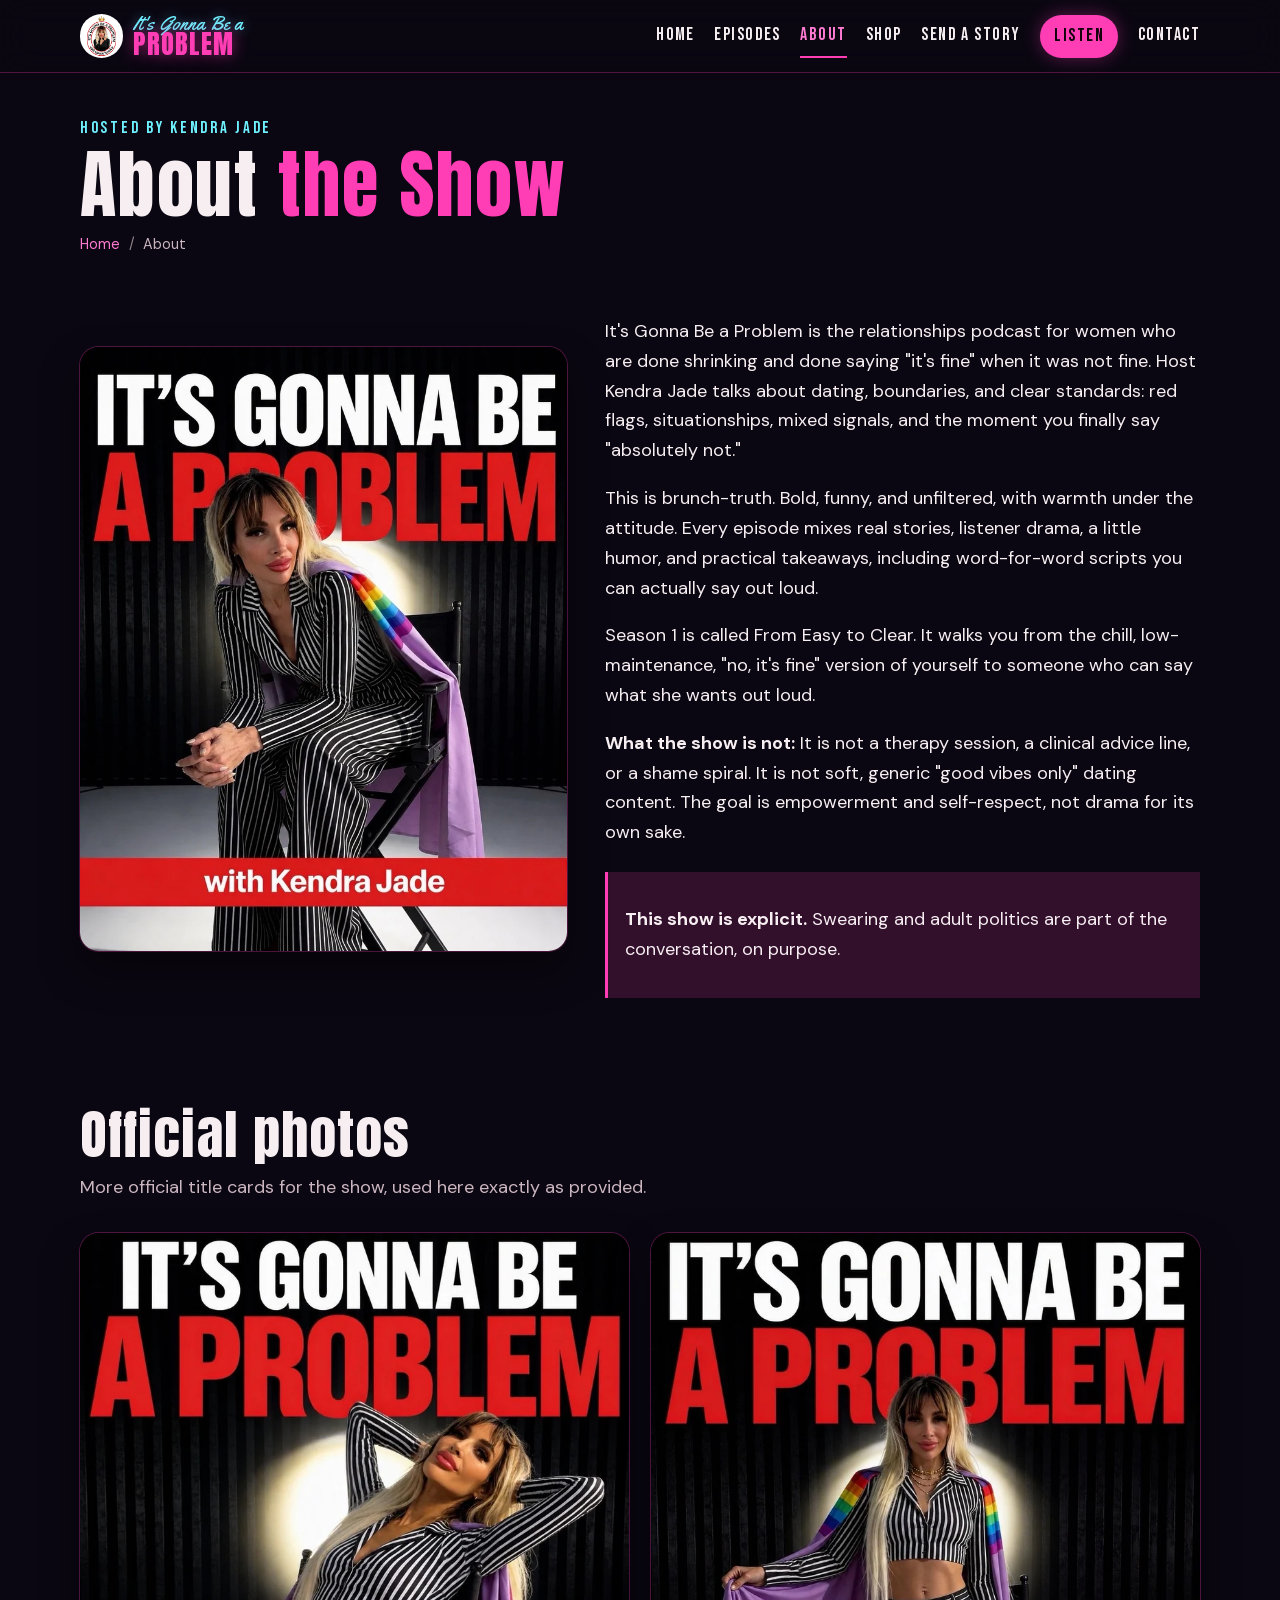
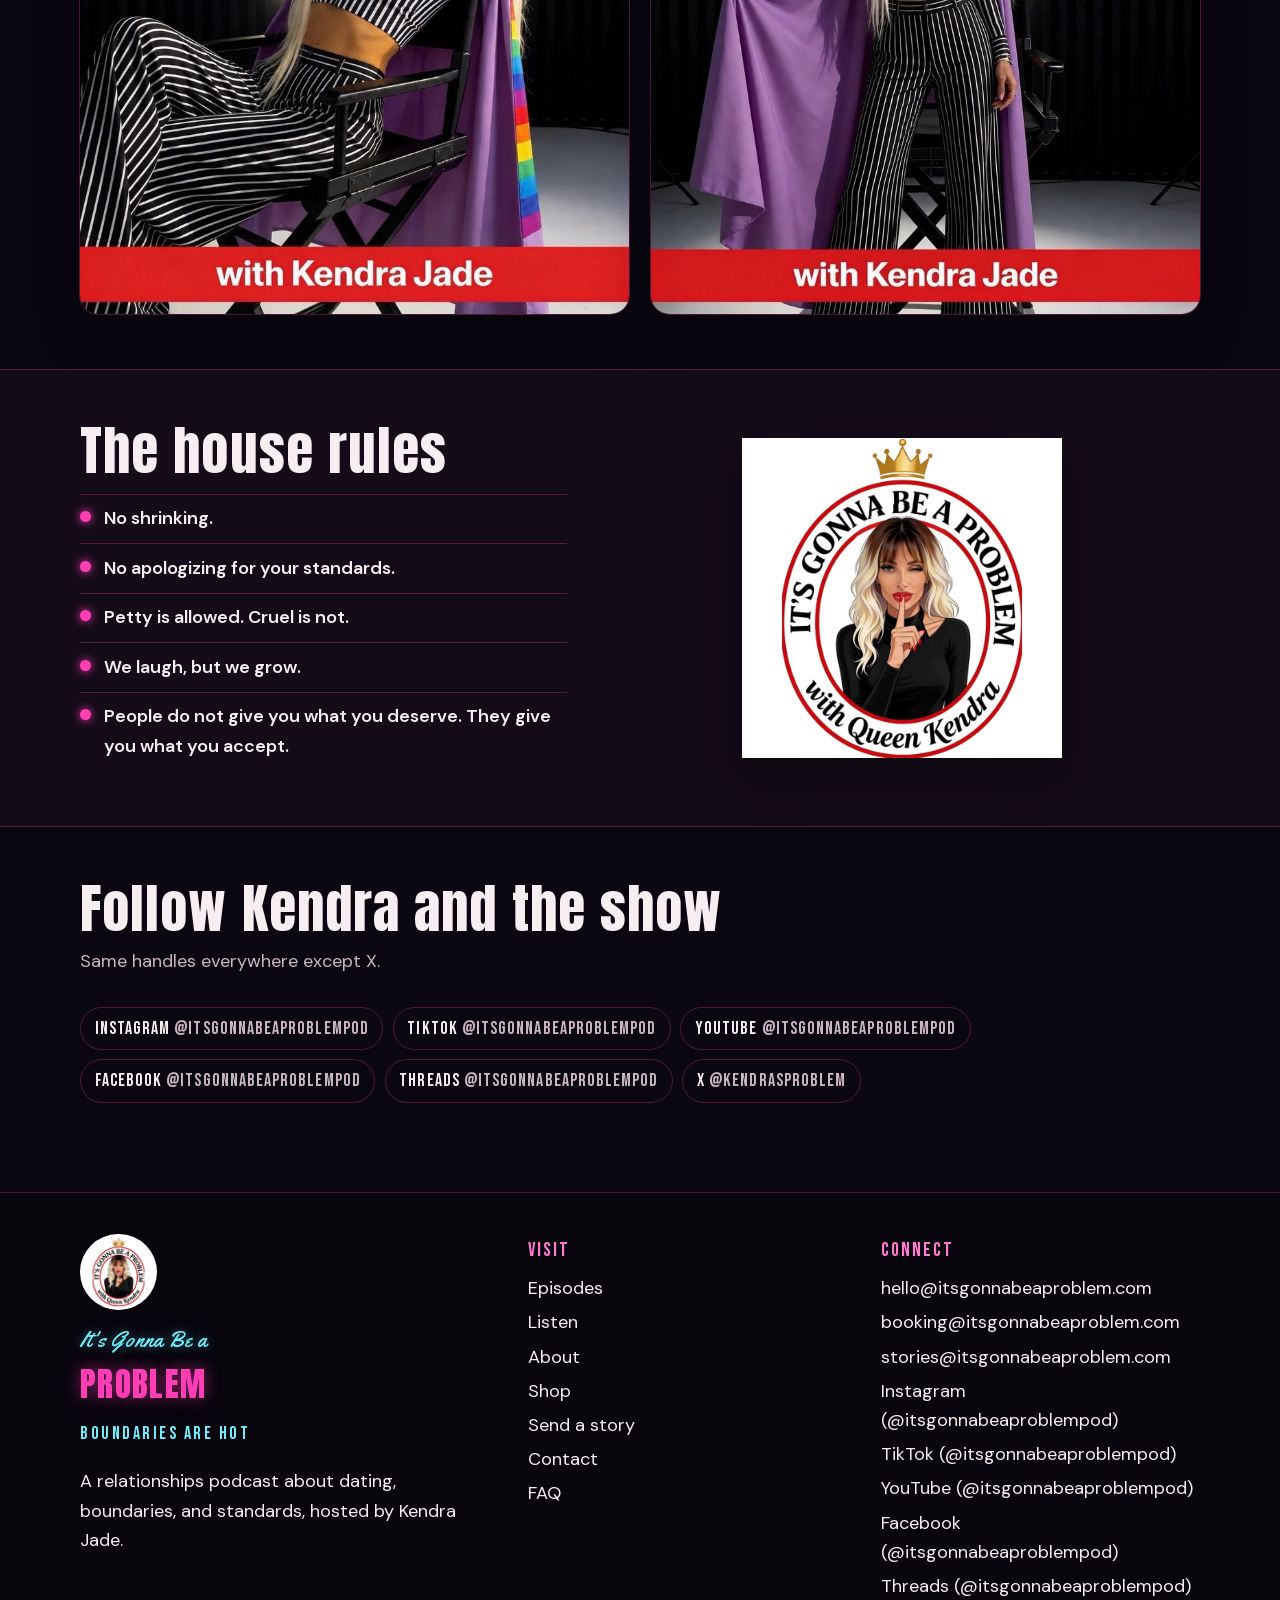
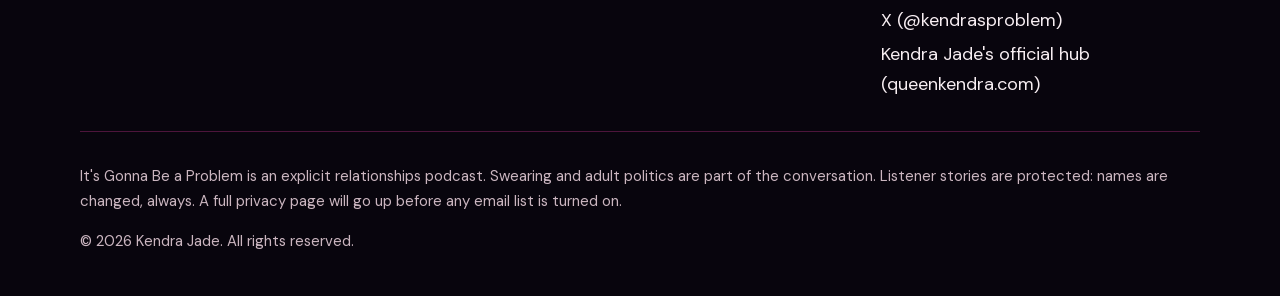
==== commit e960a9bf: "Add queenkendra.com link to all pages" ====
--- a/about/index.html
+++ b/about/index.html
@@ -90,6 +90,7 @@
         "@id": "https://itsgonnabeaproblem.com/#series"
       },
       "sameAs": [
+        "https://queenkendra.com/",
         "https://www.instagram.com/itsgonnabeaproblempod/",
         "https://www.tiktok.com/@itsgonnabeaproblempod",
         "https://www.youtube.com/@itsgonnabeaproblempod",
@@ -297,6 +298,7 @@
 <li><a href="https://www.facebook.com/itsgonnabeaproblempod" rel="noopener noreferrer">Facebook (@itsgonnabeaproblempod)</a></li>
 <li><a href="https://www.threads.net/@itsgonnabeaproblempod" rel="noopener noreferrer">Threads (@itsgonnabeaproblempod)</a></li>
 <li><a href="https://x.com/kendrasproblem" rel="noopener noreferrer">X (@kendrasproblem)</a></li>
+<li><a href="https://queenkendra.com/" rel="me">Kendra Jade's official hub (queenkendra.com)</a></li>
       </ul>
     </div>
   </div>
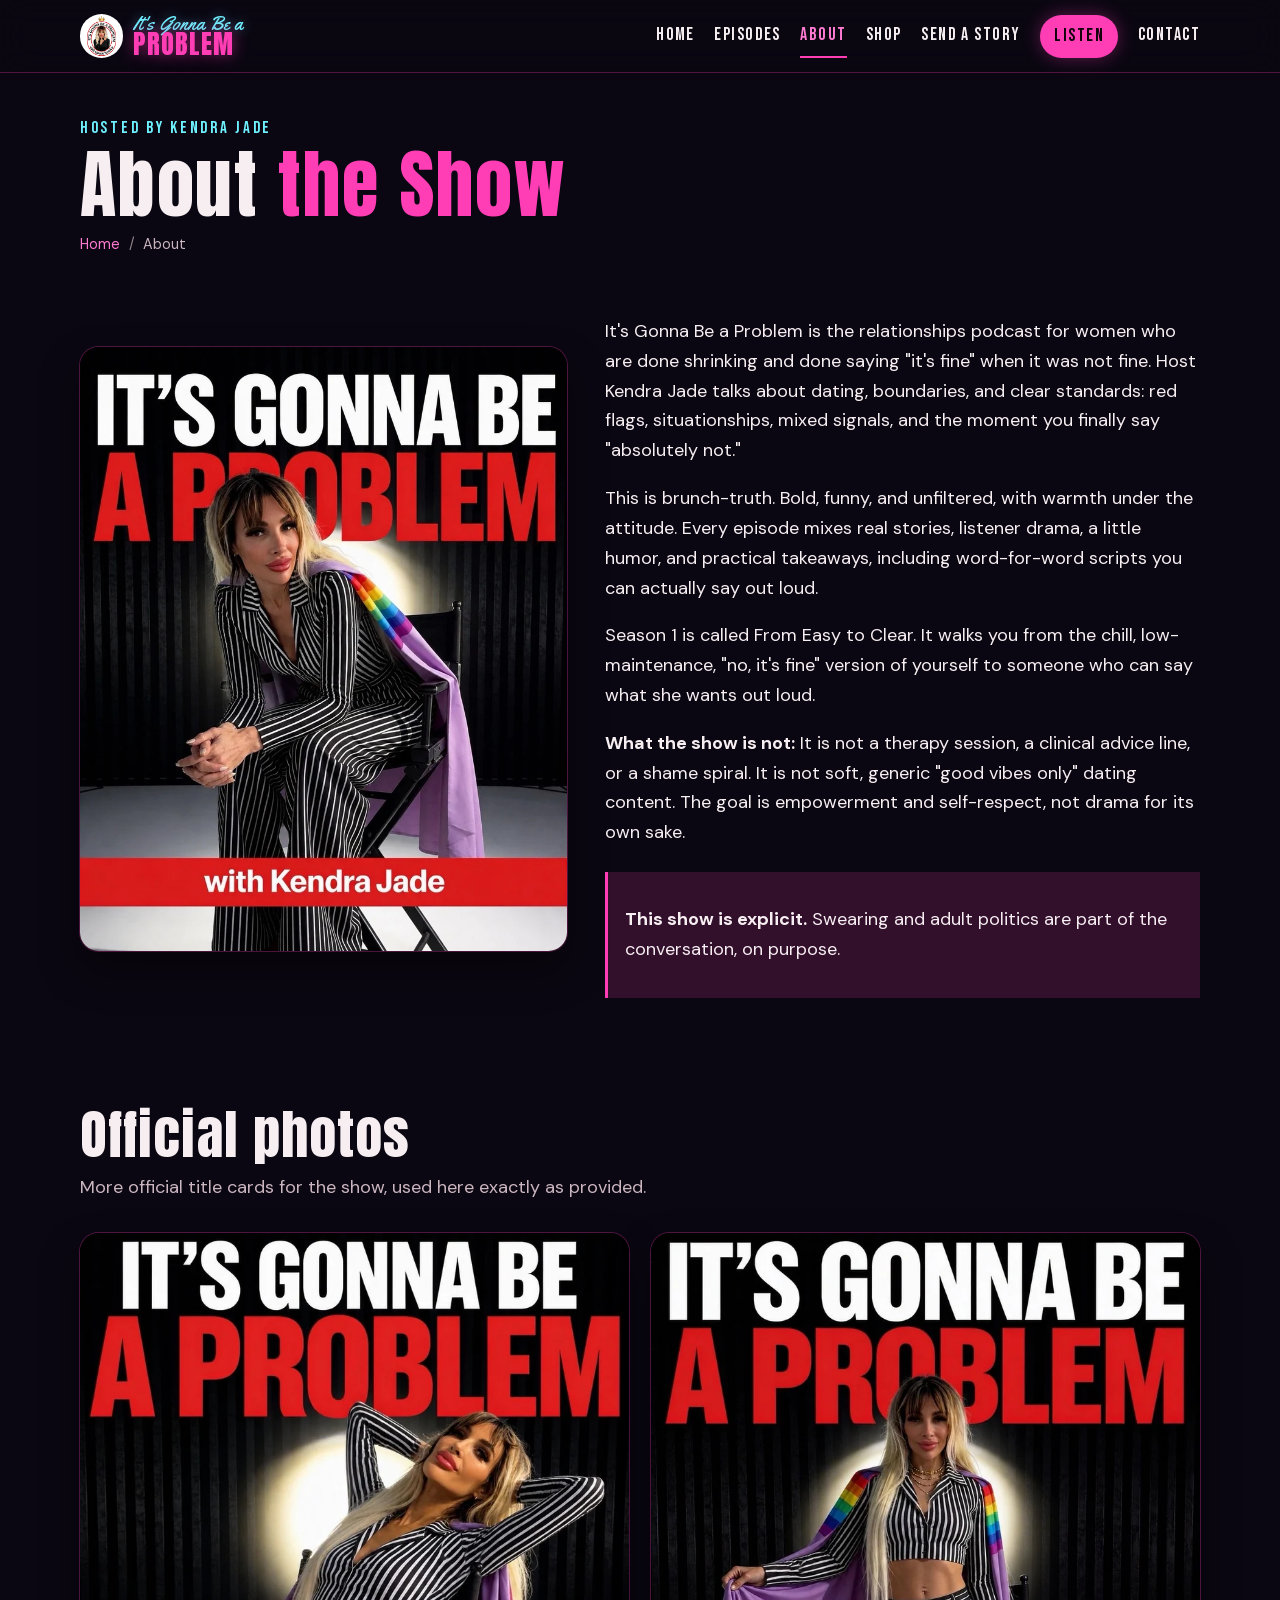
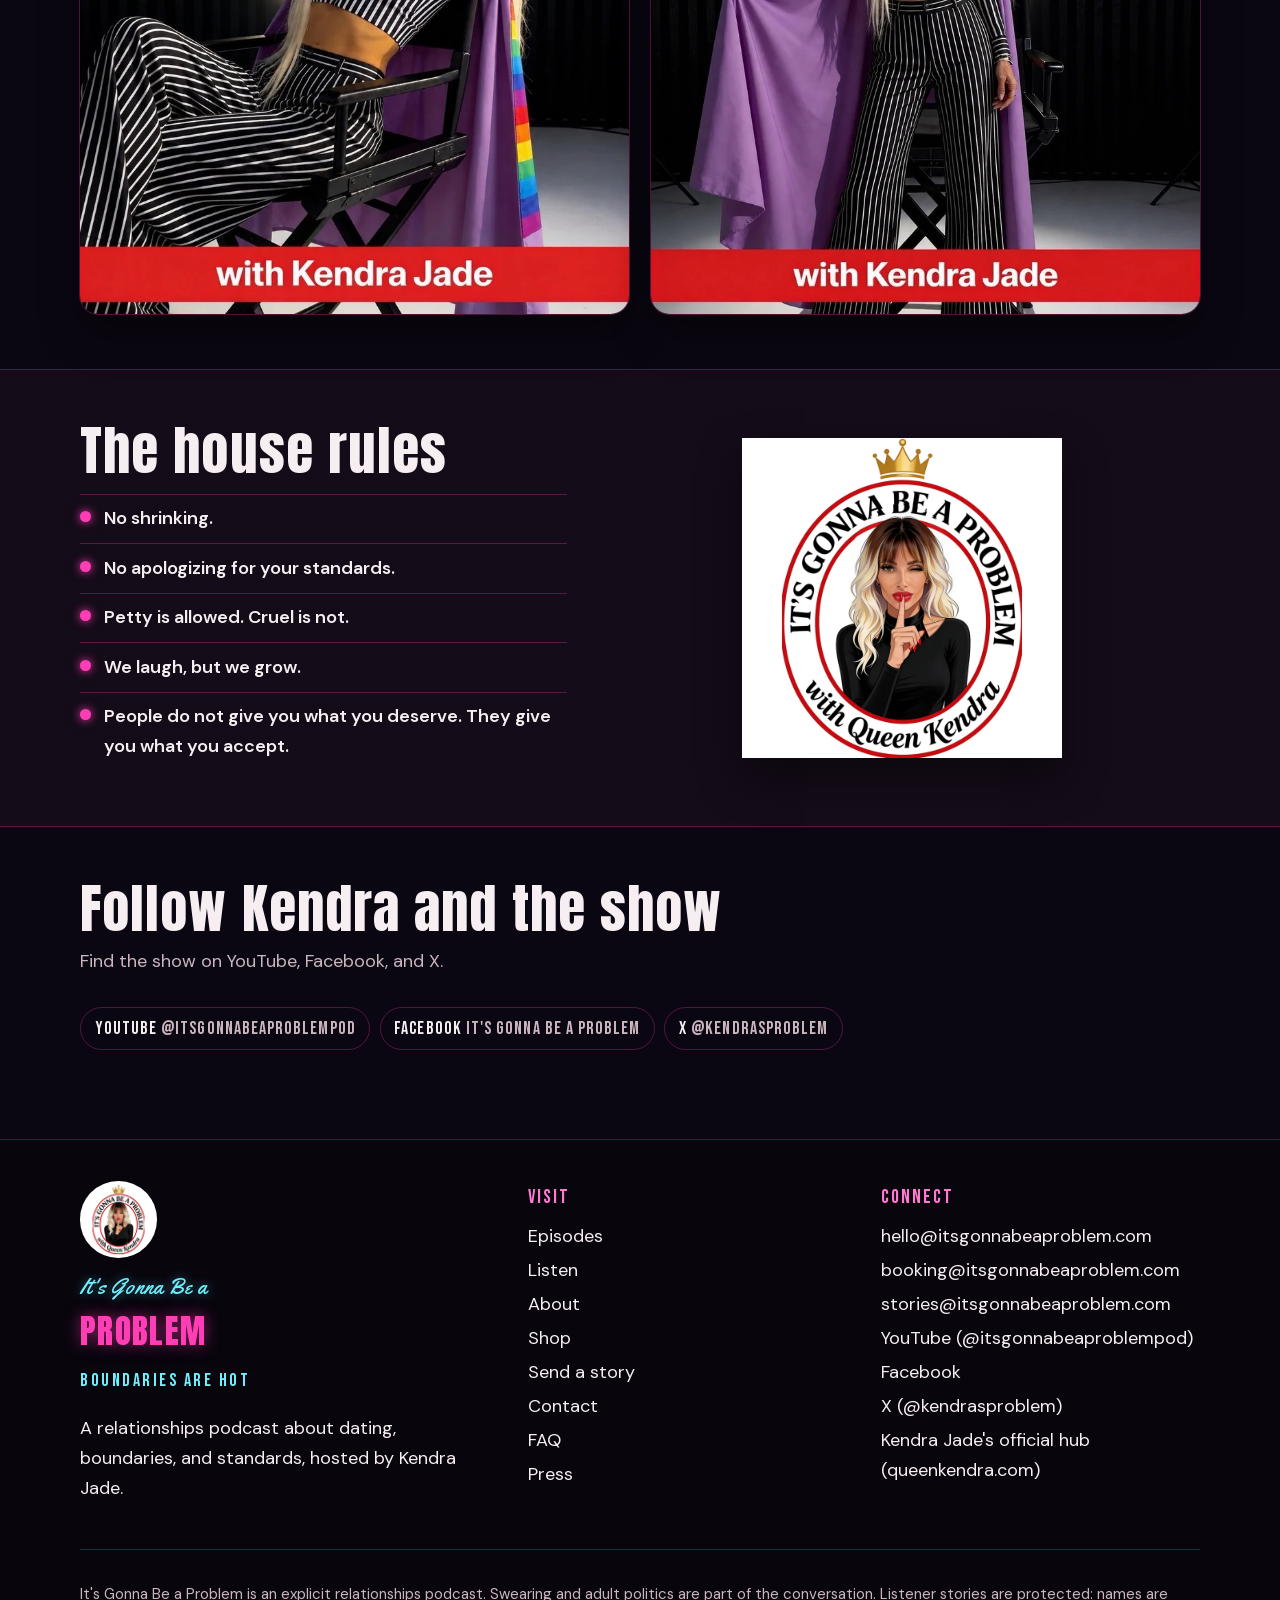
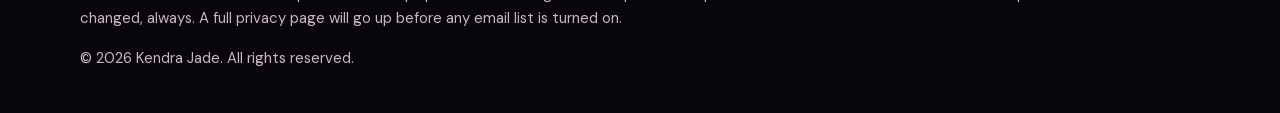
==== commit 7815d723: "Add press page, fix Facebook link, hide Instagram/TikTok/Threads until live" ====
--- a/about/index.html
+++ b/about/index.html
@@ -37,6 +37,7 @@
   <link rel="preload" href="/fonts/dm-sans.woff2" as="font" type="font/woff2" crossorigin />
   <link rel="preload" href="/css/styles.min.css" as="style" />
   
+  <!-- RESTORE LATER: schema sameAs entries for show Instagram, TikTok and Threads removed Nov 28, 2026 (accounts do not exist yet). -->
   <script type="application/ld+json">
 {
   "@context": "https://schema.org",
@@ -71,11 +72,8 @@
       "image": "https://itsgonnabeaproblem.com/images/igbap-cover-rain-check.jpg",
       "isFamilyFriendly": false,
       "sameAs": [
-        "https://www.instagram.com/itsgonnabeaproblempod/",
-        "https://www.tiktok.com/@itsgonnabeaproblempod",
         "https://www.youtube.com/@itsgonnabeaproblempod",
-        "https://www.facebook.com/itsgonnabeaproblempod",
-        "https://www.threads.net/@itsgonnabeaproblempod",
+        "https://www.facebook.com/profile.php?id=61596896765575",
         "https://x.com/kendrasproblem"
       ]
     },
@@ -91,11 +89,8 @@
       },
       "sameAs": [
         "https://queenkendra.com/",
-        "https://www.instagram.com/itsgonnabeaproblempod/",
-        "https://www.tiktok.com/@itsgonnabeaproblempod",
         "https://www.youtube.com/@itsgonnabeaproblempod",
-        "https://www.facebook.com/itsgonnabeaproblempod",
-        "https://www.threads.net/@itsgonnabeaproblempod",
+        "https://www.facebook.com/profile.php?id=61596896765575",
         "https://x.com/kendrasproblem"
       ]
     },
@@ -254,12 +249,11 @@
 <section class="section">
   <div class="wrap">
     <h2 class="section-title">Follow Kendra and the show</h2>
-    <p class="section-intro">Same handles everywhere except X.</p>
-    <div class="social-row"><a href="https://www.instagram.com/itsgonnabeaproblempod/" rel="noopener noreferrer">Instagram <span class="muted">@itsgonnabeaproblempod</span></a>
-<a href="https://www.tiktok.com/@itsgonnabeaproblempod" rel="noopener noreferrer">TikTok <span class="muted">@itsgonnabeaproblempod</span></a>
+    <p class="section-intro">Find the show on YouTube, Facebook, and X.</p>
+    <div class="social-row">
+<!-- RESTORE LATER: show Instagram, TikTok and Threads links removed Nov 28, 2026 because those accounts do not exist yet. Original handle was @itsgonnabeaproblempod on each. Restore from git history (commit e960a9b has the originals). -->
 <a href="https://www.youtube.com/@itsgonnabeaproblempod" rel="noopener noreferrer">YouTube <span class="muted">@itsgonnabeaproblempod</span></a>
-<a href="https://www.facebook.com/itsgonnabeaproblempod" rel="noopener noreferrer">Facebook <span class="muted">@itsgonnabeaproblempod</span></a>
-<a href="https://www.threads.net/@itsgonnabeaproblempod" rel="noopener noreferrer">Threads <span class="muted">@itsgonnabeaproblempod</span></a>
+<a href="https://www.facebook.com/profile.php?id=61596896765575" rel="noopener noreferrer">Facebook <span class="muted">It's Gonna Be a Problem</span></a>
 <a href="https://x.com/kendrasproblem" rel="noopener noreferrer">X <span class="muted">@kendrasproblem</span></a></div>
   </div>
 </section>
@@ -284,6 +278,7 @@
         <li><a href="/stories/">Send a story</a></li>
         <li><a href="/contact/">Contact</a></li>
         <li><a href="/faq/">FAQ</a></li>
+        <li><a href="/press/">Press</a></li>
       </ul>
     </div>
     <div>
@@ -292,11 +287,9 @@
         <li><a href="mailto:hello@itsgonnabeaproblem.com">hello@itsgonnabeaproblem.com</a></li>
         <li><a href="mailto:booking@itsgonnabeaproblem.com">booking@itsgonnabeaproblem.com</a></li>
         <li><a href="mailto:stories@itsgonnabeaproblem.com">stories@itsgonnabeaproblem.com</a></li>
-        <li><a href="https://www.instagram.com/itsgonnabeaproblempod/" rel="noopener noreferrer">Instagram (@itsgonnabeaproblempod)</a></li>
-<li><a href="https://www.tiktok.com/@itsgonnabeaproblempod" rel="noopener noreferrer">TikTok (@itsgonnabeaproblempod)</a></li>
+<!-- RESTORE LATER: Instagram, TikTok and Threads footer links removed Nov 28, 2026 (accounts do not exist yet). -->
 <li><a href="https://www.youtube.com/@itsgonnabeaproblempod" rel="noopener noreferrer">YouTube (@itsgonnabeaproblempod)</a></li>
-<li><a href="https://www.facebook.com/itsgonnabeaproblempod" rel="noopener noreferrer">Facebook (@itsgonnabeaproblempod)</a></li>
-<li><a href="https://www.threads.net/@itsgonnabeaproblempod" rel="noopener noreferrer">Threads (@itsgonnabeaproblempod)</a></li>
+<li><a href="https://www.facebook.com/profile.php?id=61596896765575" rel="noopener noreferrer">Facebook</a></li>
 <li><a href="https://x.com/kendrasproblem" rel="noopener noreferrer">X (@kendrasproblem)</a></li>
 <li><a href="https://queenkendra.com/" rel="me">Kendra Jade's official hub (queenkendra.com)</a></li>
       </ul>
